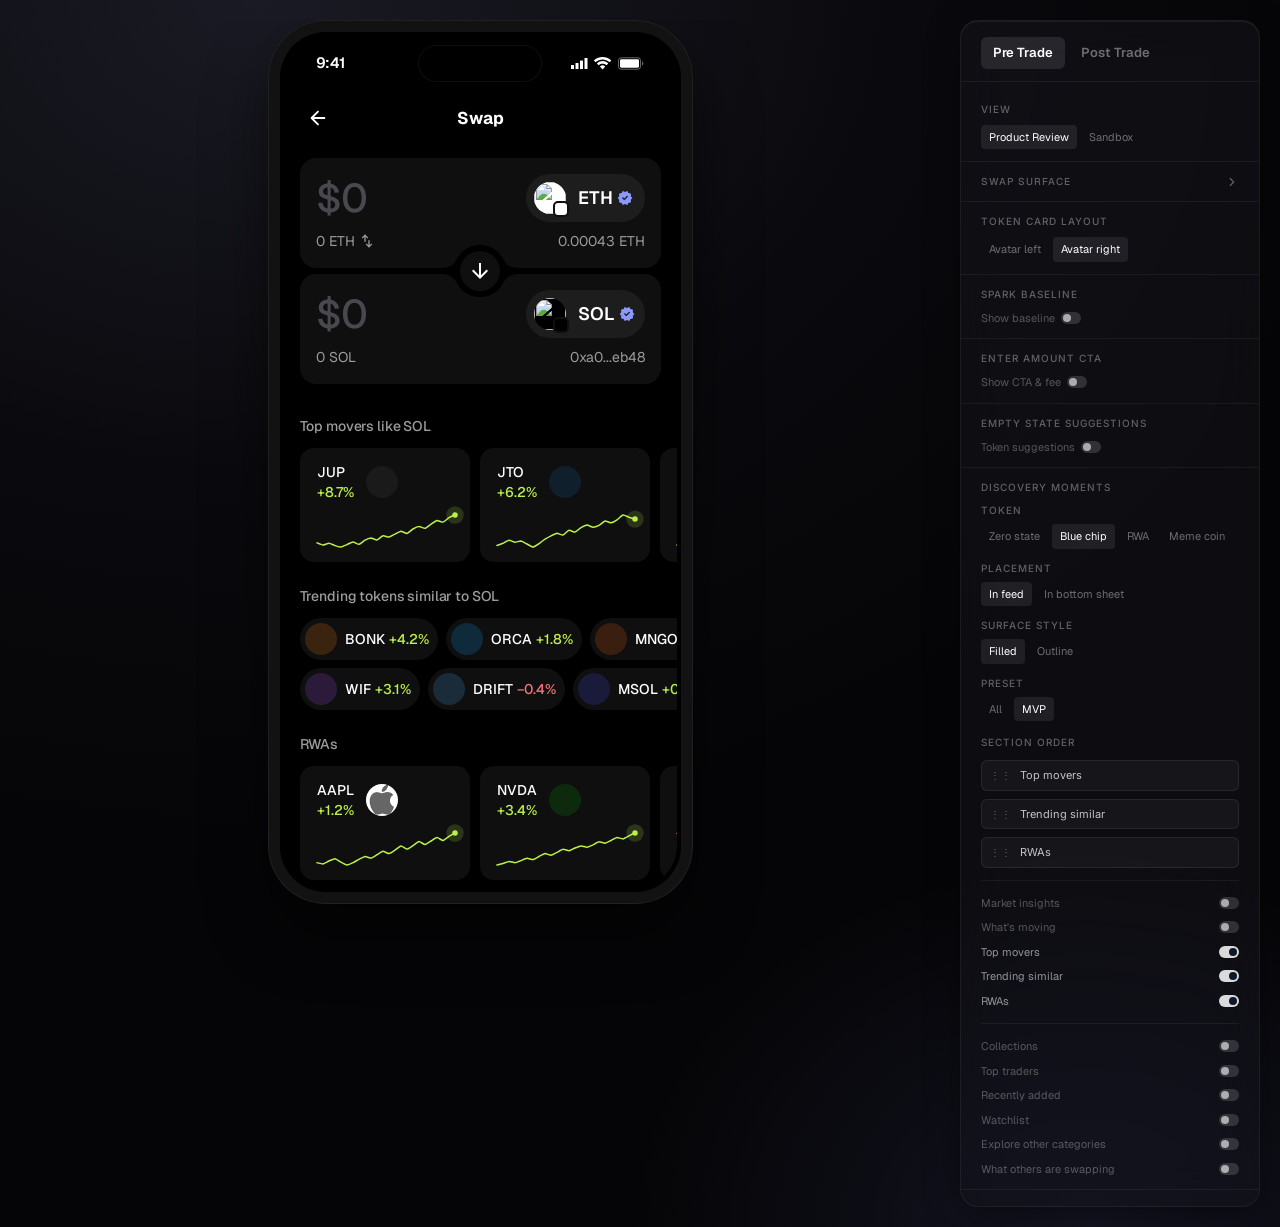
==== simulator/index.html @ 63d09876 "Add a static Swap H2 simulator so it can be hosted independently of Replit. Co-authored-by: Cursor <" ====
<!DOCTYPE html>
<html lang="en">
  <head>
    <meta charset="UTF-8" />
    <meta name="viewport" content="width=device-width, initial-scale=1.0, maximum-scale=1" />
    <title>Pre Trade</title>
    <link rel="icon" type="image/svg+xml" href="/simulator/favicon.svg" />
    <link rel="preconnect" href="https://fonts.googleapis.com">
    <link rel="preconnect" href="https://fonts.gstatic.com" crossorigin>
    <link href="https://fonts.googleapis.com/css2?family=Geist:wght@300;400;500;600;700&family=Inter:wght@400;500;600;700&display=swap" rel="stylesheet">
    <style>
      .material-symbols-rounded {
        font-variation-settings: 'FILL' 1, 'wght' 500, 'GRAD' 0, 'opsz' 20;
      }
    </style>
    <script type="module" crossorigin src="/simulator/assets/index-CuhEi_Dm.js"></script>
    <link rel="stylesheet" crossorigin href="/simulator/assets/index-RO7mq9YT.css">
  </head>
  <body>
    <div id="root"></div></body>
</html>
---- simulator/assets/index-RO7mq9YT.css ----
@font-face{font-family:Material Symbols Rounded;font-style:normal;font-weight:100 700;font-display:block;src:url(/simulator/assets/material-symbols-rounded-BspwcYS7.woff2) format("woff2")}.material-symbols-rounded{font-family:Material Symbols Rounded;font-weight:400;font-style:normal;font-size:24px;line-height:1;letter-spacing:normal;text-transform:none;display:inline-block;white-space:nowrap;word-wrap:normal;direction:ltr;-webkit-font-smoothing:antialiased;-moz-osx-font-smoothing:grayscale;text-rendering:optimizeLegibility;font-feature-settings:"liga"}@layer properties{@supports (((-webkit-hyphens:none)) and (not (margin-trim:inline))) or ((-moz-orient:inline) and (not (color:rgb(from red r g b)))){*,:before,:after,::backdrop{--tw-translate-x:0;--tw-translate-y:0;--tw-translate-z:0;--tw-rotate-x:initial;--tw-rotate-y:initial;--tw-rotate-z:initial;--tw-skew-x:initial;--tw-skew-y:initial;--tw-space-y-reverse:0;--tw-space-x-reverse:0;--tw-border-style:solid;--tw-leading:initial;--tw-font-weight:initial;--tw-tracking:initial;--tw-ordinal:initial;--tw-slashed-zero:initial;--tw-numeric-figure:initial;--tw-numeric-spacing:initial;--tw-numeric-fraction:initial;--tw-shadow:0 0 #0000;--tw-shadow-color:initial;--tw-shadow-alpha:100%;--tw-inset-shadow:0 0 #0000;--tw-inset-shadow-color:initial;--tw-inset-shadow-alpha:100%;--tw-ring-color:initial;--tw-ring-shadow:0 0 #0000;--tw-inset-ring-color:initial;--tw-inset-ring-shadow:0 0 #0000;--tw-ring-inset:initial;--tw-ring-offset-width:0px;--tw-ring-offset-color:#fff;--tw-ring-offset-shadow:0 0 #0000;--tw-outline-style:solid;--tw-blur:initial;--tw-brightness:initial;--tw-contrast:initial;--tw-grayscale:initial;--tw-hue-rotate:initial;--tw-invert:initial;--tw-opacity:initial;--tw-saturate:initial;--tw-sepia:initial;--tw-drop-shadow:initial;--tw-drop-shadow-color:initial;--tw-drop-shadow-alpha:100%;--tw-drop-shadow-size:initial;--tw-duration:initial;--tw-ease:initial;--tw-content:"";--tw-animation-delay:0s;--tw-animation-direction:normal;--tw-animation-duration:initial;--tw-animation-fill-mode:none;--tw-animation-iteration-count:1;--tw-enter-blur:0;--tw-enter-opacity:1;--tw-enter-rotate:0;--tw-enter-scale:1;--tw-enter-translate-x:0;--tw-enter-translate-y:0;--tw-exit-blur:0;--tw-exit-opacity:1;--tw-exit-rotate:0;--tw-exit-scale:1;--tw-exit-translate-x:0;--tw-exit-translate-y:0}}}@layer theme{:root,:host{--color-red-50:oklch(97.1% .013 17.38);--color-red-300:oklch(80.8% .114 19.571);--color-red-400:oklch(70.4% .191 22.216);--color-red-500:oklch(63.7% .237 25.331);--color-red-600:oklch(57.7% .245 27.325);--color-slate-900:oklch(20.8% .042 265.755);--color-gray-50:oklch(98.5% .002 247.839);--color-gray-600:oklch(44.6% .03 256.802);--color-gray-900:oklch(21% .034 264.665);--color-black:#000;--color-white:#fff;--spacing:.25rem;--container-sm:24rem;--container-md:28rem;--container-lg:32rem;--text-xs:.75rem;--text-xs--line-height:calc(1 / .75);--text-sm:.875rem;--text-sm--line-height:calc(1.25 / .875);--text-base:1rem;--text-base--line-height: 1.5 ;--text-lg:1.125rem;--text-lg--line-height:calc(1.75 / 1.125);--text-2xl:1.5rem;--text-2xl--line-height:calc(2 / 1.5);--font-weight-normal:400;--font-weight-medium:500;--font-weight-semibold:600;--font-weight-bold:700;--tracking-tight:-.025em;--tracking-widest:.1em;--leading-snug:1.375;--leading-normal:1.5;--leading-relaxed:1.625;--ease-out:cubic-bezier(0, 0, .2, 1);--ease-in-out:cubic-bezier(.4, 0, .2, 1);--animate-spin:spin 1s linear infinite;--animate-pulse:pulse 2s cubic-bezier(.4, 0, .6, 1) infinite;--aspect-video:16 / 9;--default-transition-duration:.15s;--default-transition-timing-function:cubic-bezier(.4, 0, .2, 1);--default-font-family:var(--app-font-sans);--default-mono-font-family:var(--app-font-mono);--color-border:hsl(var(--border))}}@layer base{*,:after,:before,::backdrop{box-sizing:border-box;border:0 solid;margin:0;padding:0}::file-selector-button{box-sizing:border-box;border:0 solid;margin:0;padding:0}html,:host{-webkit-text-size-adjust:100%;tab-size:4;line-height:1.5;font-family:var(--default-font-family,ui-sans-serif, system-ui, sans-serif, "Apple Color Emoji", "Segoe UI Emoji", "Segoe UI Symbol", "Noto Color Emoji");font-feature-settings:var(--default-font-feature-settings,normal);font-variation-settings:var(--default-font-variation-settings,normal);-webkit-tap-highlight-color:transparent}hr{height:0;color:inherit;border-top-width:1px}abbr:where([title]){-webkit-text-decoration:underline dotted;text-decoration:underline dotted}h1,h2,h3,h4,h5,h6{font-size:inherit;font-weight:inherit}a{color:inherit;-webkit-text-decoration:inherit;text-decoration:inherit}b,strong{font-weight:bolder}code,kbd,samp,pre{font-family:var(--default-mono-font-family,ui-monospace, SFMono-Regular, Menlo, Monaco, Consolas, "Liberation Mono", "Courier New", monospace);font-feature-settings:var(--default-mono-font-feature-settings,normal);font-variation-settings:var(--default-mono-font-variation-settings,normal);font-size:1em}small{font-size:80%}sub,sup{vertical-align:baseline;font-size:75%;line-height:0;position:relative}sub{bottom:-.25em}sup{top:-.5em}table{text-indent:0;border-color:inherit;border-collapse:collapse}:-moz-focusring{outline:auto}progress{vertical-align:baseline}summary{display:list-item}ol,ul,menu{list-style:none}img,svg,video,canvas,audio,iframe,embed,object{vertical-align:middle;display:block}img,video{max-width:100%;height:auto}button,input,select,optgroup,textarea{font:inherit;font-feature-settings:inherit;font-variation-settings:inherit;letter-spacing:inherit;color:inherit;opacity:1;background-color:#0000;border-radius:0}::file-selector-button{font:inherit;font-feature-settings:inherit;font-variation-settings:inherit;letter-spacing:inherit;color:inherit;opacity:1;background-color:#0000;border-radius:0}:where(select:is([multiple],[size])) optgroup{font-weight:bolder}:where(select:is([multiple],[size])) optgroup option{padding-inline-start:20px}::file-selector-button{margin-inline-end:4px}::placeholder{opacity:1}@supports (not ((-webkit-appearance:-apple-pay-button))) or (contain-intrinsic-size:1px){::placeholder{color:currentColor}@supports (color:color-mix(in lab,red,red)){::placeholder{color:color-mix(in oklab,currentcolor 50%,transparent)}}}textarea{resize:vertical}::-webkit-search-decoration{-webkit-appearance:none}::-webkit-date-and-time-value{min-height:1lh;text-align:inherit}::-webkit-datetime-edit{display:inline-flex}::-webkit-datetime-edit-fields-wrapper{padding:0}::-webkit-datetime-edit{padding-block:0}::-webkit-datetime-edit-year-field{padding-block:0}::-webkit-datetime-edit-month-field{padding-block:0}::-webkit-datetime-edit-day-field{padding-block:0}::-webkit-datetime-edit-hour-field{padding-block:0}::-webkit-datetime-edit-minute-field{padding-block:0}::-webkit-datetime-edit-second-field{padding-block:0}::-webkit-datetime-edit-millisecond-field{padding-block:0}::-webkit-datetime-edit-meridiem-field{padding-block:0}::-webkit-calendar-picker-indicator{line-height:1}:-moz-ui-invalid{box-shadow:none}button,input:where([type=button],[type=reset],[type=submit]){appearance:button}::file-selector-button{appearance:button}::-webkit-inner-spin-button{height:auto}::-webkit-outer-spin-button{height:auto}[hidden]:where(:not([hidden=until-found])){display:none!important}*{border-color:hsl(var(--border))}html,body,button,input,textarea,select{font-family:Geist,ui-sans-serif,system-ui,-apple-system,sans-serif}body{background-color:hsl(var(--background));font-family:var(--app-font-sans);color:hsl(var(--foreground));-webkit-font-smoothing:antialiased;-moz-osx-font-smoothing:grayscale}}@layer components;@layer utilities{.\@container\/field-group{container:field-group/inline-size}.pointer-events-auto{pointer-events:auto}.pointer-events-none{pointer-events:none}.invisible{visibility:hidden}.visible{visibility:visible}.sr-only{clip-path:inset(50%);white-space:nowrap;border-width:0;width:1px;height:1px;margin:-1px;padding:0;position:absolute;overflow:hidden}.absolute{position:absolute}.fixed{position:fixed}.relative{position:relative}.static{position:static}.sticky{position:sticky}.inset-0{inset:calc(var(--spacing) * 0)}.inset-x-0{inset-inline:calc(var(--spacing) * 0)}.inset-x-2{inset-inline:calc(var(--spacing) * 2)}.inset-y-0{inset-block:calc(var(--spacing) * 0)}.start{inset-inline-start:var(--spacing)}.end{inset-inline-end:var(--spacing)}.-top-12{top:calc(var(--spacing) * -12)}.top-0{top:calc(var(--spacing) * 0)}.top-1\.5{top:calc(var(--spacing) * 1.5)}.top-1\/2{top:50%}.top-2{top:calc(var(--spacing) * 2)}.top-3\.5{top:calc(var(--spacing) * 3.5)}.top-4{top:calc(var(--spacing) * 4)}.top-\[1px\]{top:1px}.top-\[8\.5px\]{top:8.5px}.top-\[50\%\]{top:50%}.top-\[54px\]{top:54px}.top-\[58px\]{top:58px}.top-\[60\%\]{top:60%}.top-\[60px\]{top:60px}.top-full{top:100%}.-right-0\.5{right:calc(var(--spacing) * -.5)}.-right-12{right:calc(var(--spacing) * -12)}.right-0{right:calc(var(--spacing) * 0)}.right-1{right:calc(var(--spacing) * 1)}.right-2{right:calc(var(--spacing) * 2)}.right-3{right:calc(var(--spacing) * 3)}.right-4{right:calc(var(--spacing) * 4)}.-bottom-0\.5{bottom:calc(var(--spacing) * -.5)}.-bottom-12{bottom:calc(var(--spacing) * -12)}.-bottom-px{bottom:-1px}.bottom-0{bottom:calc(var(--spacing) * 0)}.-left-12{left:calc(var(--spacing) * -12)}.left-0{left:calc(var(--spacing) * 0)}.left-1\/2{left:50%}.left-2{left:calc(var(--spacing) * 2)}.left-4{left:calc(var(--spacing) * 4)}.left-\[50\%\]{left:50%}.z-10{z-index:10}.z-20{z-index:20}.z-30{z-index:30}.z-40{z-index:40}.z-50{z-index:50}.z-\[1\]{z-index:1}.z-\[100\]{z-index:100}.order-first{order:-9999}.order-last{order:9999}.col-span-2{grid-column:span 2/span 2}.container{width:100%}@media(min-width:40rem){.container{max-width:40rem}}@media(min-width:48rem){.container{max-width:48rem}}@media(min-width:64rem){.container{max-width:64rem}}@media(min-width:80rem){.container{max-width:80rem}}@media(min-width:96rem){.container{max-width:96rem}}.\!m-0{margin:calc(var(--spacing) * 0)!important}.-mx-1{margin-inline:calc(var(--spacing) * -1)}.-mx-4{margin-inline:calc(var(--spacing) * -4)}.-mx-5{margin-inline:calc(var(--spacing) * -5)}.mx-2{margin-inline:calc(var(--spacing) * 2)}.mx-3\.5{margin-inline:calc(var(--spacing) * 3.5)}.mx-4{margin-inline:calc(var(--spacing) * 4)}.mx-5{margin-inline:calc(var(--spacing) * 5)}.mx-auto{margin-inline:auto}.-my-2{margin-block:calc(var(--spacing) * -2)}.my-0{margin-block:calc(var(--spacing) * 0)}.my-0\.5{margin-block:calc(var(--spacing) * .5)}.my-1{margin-block:calc(var(--spacing) * 1)}.my-3{margin-block:calc(var(--spacing) * 3)}.-mt-4{margin-top:calc(var(--spacing) * -4)}.mt-0\.5{margin-top:calc(var(--spacing) * .5)}.mt-1{margin-top:calc(var(--spacing) * 1)}.mt-1\.5{margin-top:calc(var(--spacing) * 1.5)}.mt-2{margin-top:calc(var(--spacing) * 2)}.mt-3{margin-top:calc(var(--spacing) * 3)}.mt-4{margin-top:calc(var(--spacing) * 4)}.mt-5{margin-top:calc(var(--spacing) * 5)}.mt-6{margin-top:calc(var(--spacing) * 6)}.mt-7{margin-top:calc(var(--spacing) * 7)}.mt-8{margin-top:calc(var(--spacing) * 8)}.mt-24{margin-top:calc(var(--spacing) * 24)}.mt-auto{margin-top:auto}.mr-2{margin-right:calc(var(--spacing) * 2)}.mb-1{margin-bottom:calc(var(--spacing) * 1)}.mb-2{margin-bottom:calc(var(--spacing) * 2)}.mb-3{margin-bottom:calc(var(--spacing) * 3)}.mb-4{margin-bottom:calc(var(--spacing) * 4)}.-ml-2{margin-left:calc(var(--spacing) * -2)}.-ml-4{margin-left:calc(var(--spacing) * -4)}.ml-1{margin-left:calc(var(--spacing) * 1)}.ml-4{margin-left:calc(var(--spacing) * 4)}.ml-auto{margin-left:auto}.line-clamp-2{-webkit-line-clamp:2;-webkit-box-orient:vertical;display:-webkit-box;overflow:hidden}.block{display:block}.flex{display:flex}.grid{display:grid}.hidden{display:none}.inline{display:inline}.inline-block{display:inline-block}.inline-flex{display:inline-flex}.table{display:table}.aspect-square{aspect-ratio:1}.aspect-video{aspect-ratio:var(--aspect-video)}.size-4{width:calc(var(--spacing) * 4);height:calc(var(--spacing) * 4)}.size-6{width:calc(var(--spacing) * 6);height:calc(var(--spacing) * 6)}.size-8{width:calc(var(--spacing) * 8);height:calc(var(--spacing) * 8)}.size-10{width:calc(var(--spacing) * 10);height:calc(var(--spacing) * 10)}.size-\[--cell-size\]{width:--cell-size;height:--cell-size}.h-0\.5{height:calc(var(--spacing) * .5)}.h-1{height:calc(var(--spacing) * 1)}.h-1\.5{height:calc(var(--spacing) * 1.5)}.h-2{height:calc(var(--spacing) * 2)}.h-2\.5{height:calc(var(--spacing) * 2.5)}.h-3{height:calc(var(--spacing) * 3)}.h-3\.5{height:calc(var(--spacing) * 3.5)}.h-4{height:calc(var(--spacing) * 4)}.h-5{height:calc(var(--spacing) * 5)}.h-6{height:calc(var(--spacing) * 6)}.h-7{height:calc(var(--spacing) * 7)}.h-8{height:calc(var(--spacing) * 8)}.h-9{height:calc(var(--spacing) * 9)}.h-10{height:calc(var(--spacing) * 10)}.h-12{height:calc(var(--spacing) * 12)}.h-\[--cell-size\]{height:--cell-size}.h-\[1px\]{height:1px}.h-\[40vh\]{height:40vh}.h-\[54px\]{height:54px}.h-\[88px\]{height:88px}.h-\[120px\]{height:120px}.h-\[140px\]{height:140px}.h-\[var\(--radix-navigation-menu-viewport-height\)\]{height:var(--radix-navigation-menu-viewport-height)}.h-\[var\(--radix-select-trigger-height\)\]{height:var(--radix-select-trigger-height)}.h-auto{height:auto}.h-full{height:100%}.h-px{height:1px}.h-svh{height:100svh}.max-h-\[--radix-context-menu-content-available-height\]{max-height:--radix-context-menu-content-available-height}.max-h-\[--radix-select-content-available-height\]{max-height:--radix-select-content-available-height}.max-h-\[300px\]{max-height:300px}.max-h-\[var\(--radix-dropdown-menu-content-available-height\)\]{max-height:var(--radix-dropdown-menu-content-available-height)}.max-h-screen{max-height:100vh}.min-h-0{min-height:calc(var(--spacing) * 0)}.min-h-8{min-height:calc(var(--spacing) * 8)}.min-h-9{min-height:calc(var(--spacing) * 9)}.min-h-10{min-height:calc(var(--spacing) * 10)}.min-h-\[60px\]{min-height:60px}.min-h-\[64px\]{min-height:64px}.min-h-\[400px\]{min-height:400px}.min-h-screen{min-height:100vh}.min-h-svh{min-height:100svh}.w-0{width:calc(var(--spacing) * 0)}.w-1{width:calc(var(--spacing) * 1)}.w-1\.5{width:calc(var(--spacing) * 1.5)}.w-2{width:calc(var(--spacing) * 2)}.w-2\.5{width:calc(var(--spacing) * 2.5)}.w-3{width:calc(var(--spacing) * 3)}.w-3\.5{width:calc(var(--spacing) * 3.5)}.w-3\/4{width:75%}.w-4{width:calc(var(--spacing) * 4)}.w-5{width:calc(var(--spacing) * 5)}.w-7{width:calc(var(--spacing) * 7)}.w-8{width:calc(var(--spacing) * 8)}.w-9{width:calc(var(--spacing) * 9)}.w-10{width:calc(var(--spacing) * 10)}.w-64{width:calc(var(--spacing) * 64)}.w-72{width:calc(var(--spacing) * 72)}.w-\[--cell-size\]{width:--cell-size}.w-\[1px\]{width:1px}.w-\[100px\]{width:100px}.w-\[155px\]{width:155px}.w-\[300px\]{width:300px}.w-\[var\(--sidebar-width\)\]{width:var(--sidebar-width)}.w-auto{width:auto}.w-fit{width:fit-content}.w-full{width:100%}.w-max{width:max-content}.w-px{width:1px}.max-w-\[var\(--skeleton-width\)\]{max-width:var(--skeleton-width)}.max-w-lg{max-width:var(--container-lg)}.max-w-max{max-width:max-content}.max-w-md{max-width:var(--container-md)}.max-w-sm{max-width:var(--container-sm)}.min-w-0{min-width:calc(var(--spacing) * 0)}.min-w-5{min-width:calc(var(--spacing) * 5)}.min-w-8{min-width:calc(var(--spacing) * 8)}.min-w-9{min-width:calc(var(--spacing) * 9)}.min-w-10{min-width:calc(var(--spacing) * 10)}.min-w-\[--cell-size\]{min-width:--cell-size}.min-w-\[8rem\]{min-width:8rem}.min-w-\[12rem\]{min-width:12rem}.min-w-\[var\(--radix-select-trigger-width\)\]{min-width:var(--radix-select-trigger-width)}.flex-1{flex:1}.shrink-0{flex-shrink:0}.grow{flex-grow:1}.grow-0{flex-grow:0}.basis-full{flex-basis:100%}.caption-bottom{caption-side:bottom}.border-collapse{border-collapse:collapse}.origin-\[--radix-context-menu-content-transform-origin\]{transform-origin:--radix-context-menu-content-transform-origin}.origin-\[--radix-dropdown-menu-content-transform-origin\]{transform-origin:--radix-dropdown-menu-content-transform-origin}.origin-\[--radix-hover-card-content-transform-origin\]{transform-origin:--radix-hover-card-content-transform-origin}.origin-\[--radix-menubar-content-transform-origin\]{transform-origin:--radix-menubar-content-transform-origin}.origin-\[--radix-popover-content-transform-origin\]{transform-origin:--radix-popover-content-transform-origin}.origin-\[--radix-select-content-transform-origin\]{transform-origin:--radix-select-content-transform-origin}.origin-\[--radix-tooltip-content-transform-origin\]{transform-origin:--radix-tooltip-content-transform-origin}.-translate-x-1\/2{--tw-translate-x: -50% ;translate:var(--tw-translate-x) var(--tw-translate-y)}.-translate-x-px{--tw-translate-x:-1px;translate:var(--tw-translate-x) var(--tw-translate-y)}.translate-x-0\.5{--tw-translate-x:calc(var(--spacing) * .5);translate:var(--tw-translate-x) var(--tw-translate-y)}.translate-x-\[-50\%\]{--tw-translate-x:-50%;translate:var(--tw-translate-x) var(--tw-translate-y)}.translate-x-\[10px\]{--tw-translate-x:10px;translate:var(--tw-translate-x) var(--tw-translate-y)}.translate-x-\[14px\]{--tw-translate-x:14px;translate:var(--tw-translate-x) var(--tw-translate-y)}.translate-x-px{--tw-translate-x:1px;translate:var(--tw-translate-x) var(--tw-translate-y)}.-translate-y-1\/2{--tw-translate-y: -50% ;translate:var(--tw-translate-x) var(--tw-translate-y)}.translate-y-\[-50\%\]{--tw-translate-y:-50%;translate:var(--tw-translate-x) var(--tw-translate-y)}.rotate-45{rotate:45deg}.rotate-90{rotate:90deg}.transform{transform:var(--tw-rotate-x,) var(--tw-rotate-y,) var(--tw-rotate-z,) var(--tw-skew-x,) var(--tw-skew-y,)}.animate-caret-blink{animation:1.25s ease-out infinite caret-blink}.animate-in{animation:enter var(--tw-animation-duration,var(--tw-duration,.15s))var(--tw-ease,ease)var(--tw-animation-delay,0s)var(--tw-animation-iteration-count,1)var(--tw-animation-direction,normal)var(--tw-animation-fill-mode,none)}.animate-pulse{animation:var(--animate-pulse)}.animate-spin{animation:var(--animate-spin)}.cursor-default{cursor:default}.cursor-grab{cursor:grab}.cursor-not-allowed{cursor:not-allowed}.cursor-pointer{cursor:pointer}.cursor-text{cursor:text}.touch-none{touch-action:none}.resize-none{resize:none}.list-disc{list-style-type:disc}.list-none{list-style-type:none}.grid-cols-2{grid-template-columns:repeat(2,minmax(0,1fr))}.grid-cols-3{grid-template-columns:repeat(3,minmax(0,1fr))}.grid-cols-4{grid-template-columns:repeat(4,minmax(0,1fr))}.flex-col{flex-direction:column}.flex-col-reverse{flex-direction:column-reverse}.flex-row{flex-direction:row}.flex-wrap{flex-wrap:wrap}.place-content-center{place-content:center}.items-baseline{align-items:baseline}.items-center{align-items:center}.items-end{align-items:flex-end}.items-start{align-items:flex-start}.items-stretch{align-items:stretch}.justify-between{justify-content:space-between}.justify-center{justify-content:center}.justify-start{justify-content:flex-start}.gap-1{gap:calc(var(--spacing) * 1)}.gap-1\.5{gap:calc(var(--spacing) * 1.5)}.gap-2{gap:calc(var(--spacing) * 2)}.gap-2\.5{gap:calc(var(--spacing) * 2.5)}.gap-3{gap:calc(var(--spacing) * 3)}.gap-4{gap:calc(var(--spacing) * 4)}.gap-5{gap:calc(var(--spacing) * 5)}.gap-6{gap:calc(var(--spacing) * 6)}.gap-7{gap:calc(var(--spacing) * 7)}:where(.space-y-0\.5>:not(:last-child)){--tw-space-y-reverse:0;margin-block-start:calc(calc(var(--spacing) * .5) * var(--tw-space-y-reverse));margin-block-end:calc(calc(var(--spacing) * .5) * calc(1 - var(--tw-space-y-reverse)))}:where(.space-y-1>:not(:last-child)){--tw-space-y-reverse:0;margin-block-start:calc(calc(var(--spacing) * 1) * var(--tw-space-y-reverse));margin-block-end:calc(calc(var(--spacing) * 1) * calc(1 - var(--tw-space-y-reverse)))}:where(.space-y-1\.5>:not(:last-child)){--tw-space-y-reverse:0;margin-block-start:calc(calc(var(--spacing) * 1.5) * var(--tw-space-y-reverse));margin-block-end:calc(calc(var(--spacing) * 1.5) * calc(1 - var(--tw-space-y-reverse)))}:where(.space-y-2>:not(:last-child)){--tw-space-y-reverse:0;margin-block-start:calc(calc(var(--spacing) * 2) * var(--tw-space-y-reverse));margin-block-end:calc(calc(var(--spacing) * 2) * calc(1 - var(--tw-space-y-reverse)))}:where(.space-y-2\.5>:not(:last-child)){--tw-space-y-reverse:0;margin-block-start:calc(calc(var(--spacing) * 2.5) * var(--tw-space-y-reverse));margin-block-end:calc(calc(var(--spacing) * 2.5) * calc(1 - var(--tw-space-y-reverse)))}:where(.space-y-3>:not(:last-child)){--tw-space-y-reverse:0;margin-block-start:calc(calc(var(--spacing) * 3) * var(--tw-space-y-reverse));margin-block-end:calc(calc(var(--spacing) * 3) * calc(1 - var(--tw-space-y-reverse)))}:where(.-space-x-2>:not(:last-child)){--tw-space-x-reverse:0;margin-inline-start:calc(calc(var(--spacing) * -2) * var(--tw-space-x-reverse));margin-inline-end:calc(calc(var(--spacing) * -2) * calc(1 - var(--tw-space-x-reverse)))}:where(.space-x-1>:not(:last-child)){--tw-space-x-reverse:0;margin-inline-start:calc(calc(var(--spacing) * 1) * var(--tw-space-x-reverse));margin-inline-end:calc(calc(var(--spacing) * 1) * calc(1 - var(--tw-space-x-reverse)))}:where(.space-x-4>:not(:last-child)){--tw-space-x-reverse:0;margin-inline-start:calc(calc(var(--spacing) * 4) * var(--tw-space-x-reverse));margin-inline-end:calc(calc(var(--spacing) * 4) * calc(1 - var(--tw-space-x-reverse)))}.self-stretch{align-self:stretch}.truncate{text-overflow:ellipsis;white-space:nowrap;overflow:hidden}.overflow-auto{overflow:auto}.overflow-hidden{overflow:hidden}.overflow-visible{overflow:visible}.overflow-x-auto{overflow-x:auto}.overflow-x-hidden{overflow-x:hidden}.overflow-y-auto{overflow-y:auto}.scroll-smooth{scroll-behavior:smooth}.rounded{border-radius:.25rem}.rounded-\[2px\]{border-radius:2px}.rounded-\[calc\(var\(--radius\)-5px\)\]{border-radius:calc(var(--radius) - 5px)}.rounded-\[inherit\]{border-radius:inherit}.rounded-full{border-radius:3.40282e38px}.rounded-lg{border-radius:var(--radius)}.rounded-md{border-radius:calc(var(--radius) - 2px)}.rounded-none{border-radius:0}.rounded-sm{border-radius:calc(var(--radius) - 4px)}.rounded-xl{border-radius:calc(var(--radius) + 4px)}.rounded-t-\[10px\]{border-top-left-radius:10px;border-top-right-radius:10px}.rounded-t-\[12px\]{border-top-left-radius:12px;border-top-right-radius:12px}.rounded-t-\[24px\]{border-top-left-radius:24px;border-top-right-radius:24px}.rounded-l-md{border-top-left-radius:calc(var(--radius) - 2px);border-bottom-left-radius:calc(var(--radius) - 2px)}.rounded-tl-sm{border-top-left-radius:calc(var(--radius) - 4px)}.rounded-r-md{border-top-right-radius:calc(var(--radius) - 2px);border-bottom-right-radius:calc(var(--radius) - 2px)}.border{border-style:var(--tw-border-style);border-width:1px}.border-0{border-style:var(--tw-border-style);border-width:0}.border-2{border-style:var(--tw-border-style);border-width:2px}.border-\[1\.5px\]{border-style:var(--tw-border-style);border-width:1.5px}.border-y{border-block-style:var(--tw-border-style);border-block-width:1px}.border-t{border-top-style:var(--tw-border-style);border-top-width:1px}.border-r{border-right-style:var(--tw-border-style);border-right-width:1px}.border-b{border-bottom-style:var(--tw-border-style);border-bottom-width:1px}.border-l{border-left-style:var(--tw-border-style);border-left-width:1px}.border-dashed{--tw-border-style:dashed;border-style:dashed}.\[border-color\:var\(--badge-outline\)\]{border-color:var(--badge-outline)}.\[border-color\:var\(--button-outline\)\]{border-color:var(--button-outline)}.border-\[--color-border\]{border-color:--color-border}.border-border,.border-border\/50{border-color:hsl(var(--border))}@supports (color:color-mix(in lab,red,red)){.border-border\/50{border-color:color-mix(in oklab,hsl(var(--border)) 50%,transparent)}}.border-destructive{border-color:hsl(var(--destructive))}.border-destructive-border{border-color:var(--destructive-border)}.border-destructive\/50{border-color:hsl(var(--destructive))}@supports (color:color-mix(in lab,red,red)){.border-destructive\/50{border-color:color-mix(in oklab,hsl(var(--destructive)) 50%,transparent)}}.border-input{border-color:hsl(var(--input))}.border-primary{border-color:hsl(var(--primary))}.border-primary-border{border-color:var(--primary-border)}.border-primary\/50{border-color:hsl(var(--primary))}@supports (color:color-mix(in lab,red,red)){.border-primary\/50{border-color:color-mix(in oklab,hsl(var(--primary)) 50%,transparent)}}.border-secondary-border{border-color:var(--secondary-border)}.border-sidebar-border{border-color:hsl(var(--sidebar-border))}.border-transparent{border-color:#0000}.border-white\/\[0\.04\]{border-color:#ffffff0a}@supports (color:color-mix(in lab,red,red)){.border-white\/\[0\.04\]{border-color:color-mix(in oklab,var(--color-white) 4%,transparent)}}.border-white\/\[0\.06\]{border-color:#ffffff0f}@supports (color:color-mix(in lab,red,red)){.border-white\/\[0\.06\]{border-color:color-mix(in oklab,var(--color-white) 6%,transparent)}}.border-t-transparent{border-top-color:#0000}.border-l-transparent{border-left-color:#0000}.bg-\[\#000000\]{background-color:#000}.bg-\[\#1c1d1f\]{background-color:#1c1d1f}.bg-\[\#131416\]{background-color:#131416}.bg-\[\#252628\]{background-color:#252628}.bg-\[--color-bg\]{background-color:--color-bg}.bg-\[rgba\(255\,255\,255\,0\.06\)\]{background-color:#ffffff0f}.bg-accent{background-color:hsl(var(--accent))}.bg-background{background-color:hsl(var(--background))}.bg-black{background-color:var(--color-black)}.bg-black\/40{background-color:#0006}@supports (color:color-mix(in lab,red,red)){.bg-black\/40{background-color:color-mix(in oklab,var(--color-black) 40%,transparent)}}.bg-black\/50{background-color:#00000080}@supports (color:color-mix(in lab,red,red)){.bg-black\/50{background-color:color-mix(in oklab,var(--color-black) 50%,transparent)}}.bg-black\/80{background-color:#000c}@supports (color:color-mix(in lab,red,red)){.bg-black\/80{background-color:color-mix(in oklab,var(--color-black) 80%,transparent)}}.bg-border{background-color:hsl(var(--border))}.bg-card{background-color:hsl(var(--card))}.bg-destructive{background-color:hsl(var(--destructive))}.bg-foreground{background-color:hsl(var(--foreground))}.bg-gray-50{background-color:var(--color-gray-50)}.bg-input{background-color:hsl(var(--input))}.bg-muted,.bg-muted\/50{background-color:hsl(var(--muted))}@supports (color:color-mix(in lab,red,red)){.bg-muted\/50{background-color:color-mix(in oklab,hsl(var(--muted)) 50%,transparent)}}.bg-popover{background-color:hsl(var(--popover))}.bg-primary,.bg-primary\/10{background-color:hsl(var(--primary))}@supports (color:color-mix(in lab,red,red)){.bg-primary\/10{background-color:color-mix(in oklab,hsl(var(--primary)) 10%,transparent)}}.bg-primary\/20{background-color:hsl(var(--primary))}@supports (color:color-mix(in lab,red,red)){.bg-primary\/20{background-color:color-mix(in oklab,hsl(var(--primary)) 20%,transparent)}}.bg-secondary{background-color:hsl(var(--secondary))}.bg-sidebar{background-color:hsl(var(--sidebar))}.bg-sidebar-border{background-color:hsl(var(--sidebar-border))}.bg-slate-900{background-color:var(--color-slate-900)}.bg-transparent{background-color:#0000}.bg-white{background-color:var(--color-white)}.bg-white\/10{background-color:#ffffff1a}@supports (color:color-mix(in lab,red,red)){.bg-white\/10{background-color:color-mix(in oklab,var(--color-white) 10%,transparent)}}.bg-white\/15{background-color:#ffffff26}@supports (color:color-mix(in lab,red,red)){.bg-white\/15{background-color:color-mix(in oklab,var(--color-white) 15%,transparent)}}.bg-white\/30{background-color:#ffffff4d}@supports (color:color-mix(in lab,red,red)){.bg-white\/30{background-color:color-mix(in oklab,var(--color-white) 30%,transparent)}}.bg-white\/60{background-color:#fff9}@supports (color:color-mix(in lab,red,red)){.bg-white\/60{background-color:color-mix(in oklab,var(--color-white) 60%,transparent)}}.bg-white\/85{background-color:#ffffffd9}@supports (color:color-mix(in lab,red,red)){.bg-white\/85{background-color:color-mix(in oklab,var(--color-white) 85%,transparent)}}.bg-white\/\[0\.06\]{background-color:#ffffff0f}@supports (color:color-mix(in lab,red,red)){.bg-white\/\[0\.06\]{background-color:color-mix(in oklab,var(--color-white) 6%,transparent)}}.bg-white\/\[0\.08\]{background-color:#ffffff14}@supports (color:color-mix(in lab,red,red)){.bg-white\/\[0\.08\]{background-color:color-mix(in oklab,var(--color-white) 8%,transparent)}}.bg-white\/\[0\.10\]{background-color:#ffffff1a}@supports (color:color-mix(in lab,red,red)){.bg-white\/\[0\.10\]{background-color:color-mix(in oklab,var(--color-white) 10%,transparent)}}.fill-current{fill:currentColor}.fill-primary{fill:hsl(var(--primary))}.p-0{padding:calc(var(--spacing) * 0)}.p-1{padding:calc(var(--spacing) * 1)}.p-2{padding:calc(var(--spacing) * 2)}.p-3{padding:calc(var(--spacing) * 3)}.p-4{padding:calc(var(--spacing) * 4)}.p-5{padding:calc(var(--spacing) * 5)}.p-6{padding:calc(var(--spacing) * 6)}.p-\[1px\]{padding:1px}.px-1{padding-inline:calc(var(--spacing) * 1)}.px-1\.5{padding-inline:calc(var(--spacing) * 1.5)}.px-2{padding-inline:calc(var(--spacing) * 2)}.px-2\.5{padding-inline:calc(var(--spacing) * 2.5)}.px-3{padding-inline:calc(var(--spacing) * 3)}.px-4{padding-inline:calc(var(--spacing) * 4)}.px-5{padding-inline:calc(var(--spacing) * 5)}.px-8{padding-inline:calc(var(--spacing) * 8)}.px-\[--cell-size\]{padding-inline:--cell-size}.py-0\.5{padding-block:calc(var(--spacing) * .5)}.py-1{padding-block:calc(var(--spacing) * 1)}.py-1\.5{padding-block:calc(var(--spacing) * 1.5)}.py-2{padding-block:calc(var(--spacing) * 2)}.py-2\.5{padding-block:calc(var(--spacing) * 2.5)}.py-3{padding-block:calc(var(--spacing) * 3)}.py-4{padding-block:calc(var(--spacing) * 4)}.py-5{padding-block:calc(var(--spacing) * 5)}.py-6{padding-block:calc(var(--spacing) * 6)}.pt-0{padding-top:calc(var(--spacing) * 0)}.pt-1{padding-top:calc(var(--spacing) * 1)}.pt-2{padding-top:calc(var(--spacing) * 2)}.pt-2\.5{padding-top:calc(var(--spacing) * 2.5)}.pt-3{padding-top:calc(var(--spacing) * 3)}.pt-4{padding-top:calc(var(--spacing) * 4)}.pt-5{padding-top:calc(var(--spacing) * 5)}.pt-6{padding-top:calc(var(--spacing) * 6)}.pt-\[54px\]{padding-top:54px}.pr-1{padding-right:calc(var(--spacing) * 1)}.pr-2{padding-right:calc(var(--spacing) * 2)}.pr-2\.5{padding-right:calc(var(--spacing) * 2.5)}.pr-3{padding-right:calc(var(--spacing) * 3)}.pr-5{padding-right:calc(var(--spacing) * 5)}.pr-8{padding-right:calc(var(--spacing) * 8)}.pb-1{padding-bottom:calc(var(--spacing) * 1)}.pb-2{padding-bottom:calc(var(--spacing) * 2)}.pb-3{padding-bottom:calc(var(--spacing) * 3)}.pb-4{padding-bottom:calc(var(--spacing) * 4)}.pb-5{padding-bottom:calc(var(--spacing) * 5)}.pb-6{padding-bottom:calc(var(--spacing) * 6)}.pb-8{padding-bottom:calc(var(--spacing) * 8)}.pb-10{padding-bottom:calc(var(--spacing) * 10)}.pb-32{padding-bottom:calc(var(--spacing) * 32)}.pb-40{padding-bottom:calc(var(--spacing) * 40)}.pl-1{padding-left:calc(var(--spacing) * 1)}.pl-2{padding-left:calc(var(--spacing) * 2)}.pl-2\.5{padding-left:calc(var(--spacing) * 2.5)}.pl-3{padding-left:calc(var(--spacing) * 3)}.pl-4{padding-left:calc(var(--spacing) * 4)}.pl-8{padding-left:calc(var(--spacing) * 8)}.text-center{text-align:center}.text-left{text-align:left}.text-right{text-align:right}.align-\[-2px\]{vertical-align:-2px}.align-middle{vertical-align:middle}.font-mono{font-family:var(--app-font-mono)}.font-sans{font-family:var(--app-font-sans)}.text-2xl{font-size:var(--text-2xl);line-height:var(--tw-leading,var(--text-2xl--line-height))}.text-base{font-size:var(--text-base);line-height:var(--tw-leading,var(--text-base--line-height))}.text-lg{font-size:var(--text-lg);line-height:var(--tw-leading,var(--text-lg--line-height))}.text-sm{font-size:var(--text-sm);line-height:var(--tw-leading,var(--text-sm--line-height))}.text-sm\/relaxed{font-size:var(--text-sm);line-height:var(--leading-relaxed)}.text-xs{font-size:var(--text-xs);line-height:var(--tw-leading,var(--text-xs--line-height))}.text-\[0\.8rem\]{font-size:.8rem}.text-\[10px\]{font-size:10px}.text-\[11px\]{font-size:11px}.text-\[12px\]{font-size:12px}.text-\[13px\]{font-size:13px}.text-\[14px\]{font-size:14px}.text-\[15px\]{font-size:15px}.text-\[16px\]{font-size:16px}.text-\[22px\]{font-size:22px}.leading-\[18px\]{--tw-leading:18px;line-height:18px}.leading-\[22px\]{--tw-leading:22px;line-height:22px}.leading-none{--tw-leading:1;line-height:1}.leading-normal{--tw-leading:var(--leading-normal);line-height:var(--leading-normal)}.leading-snug{--tw-leading:var(--leading-snug);line-height:var(--leading-snug)}.font-bold{--tw-font-weight:var(--font-weight-bold);font-weight:var(--font-weight-bold)}.font-medium{--tw-font-weight:var(--font-weight-medium);font-weight:var(--font-weight-medium)}.font-normal{--tw-font-weight:var(--font-weight-normal);font-weight:var(--font-weight-normal)}.font-semibold{--tw-font-weight:var(--font-weight-semibold);font-weight:var(--font-weight-semibold)}.tracking-\[0\.1em\]{--tw-tracking:.1em;letter-spacing:.1em}.tracking-tight{--tw-tracking:var(--tracking-tight);letter-spacing:var(--tracking-tight)}.tracking-widest{--tw-tracking:var(--tracking-widest);letter-spacing:var(--tracking-widest)}.text-balance{text-wrap:balance}.break-words{overflow-wrap:break-word}.whitespace-nowrap{white-space:nowrap}.text-\[\#000000\]{color:#000}.text-\[\#66676a\]{color:#66676a}.text-\[\#a3a4a7\]{color:#a3a4a7}.text-\[\#baf24a\]{color:#baf24a}.text-accent-foreground{color:hsl(var(--accent-foreground))}.text-black{color:var(--color-black)}.text-card-foreground{color:hsl(var(--card-foreground))}.text-current{color:currentColor}.text-destructive{color:hsl(var(--destructive))}.text-destructive-foreground{color:hsl(var(--destructive-foreground))}.text-foreground,.text-foreground\/50{color:hsl(var(--foreground))}@supports (color:color-mix(in lab,red,red)){.text-foreground\/50{color:color-mix(in oklab,hsl(var(--foreground)) 50%,transparent)}}.text-gray-600{color:var(--color-gray-600)}.text-gray-900{color:var(--color-gray-900)}.text-muted-foreground{color:hsl(var(--muted-foreground))}.text-popover-foreground{color:hsl(var(--popover-foreground))}.text-primary{color:hsl(var(--primary))}.text-primary-foreground{color:hsl(var(--primary-foreground))}.text-red-500{color:var(--color-red-500)}.text-secondary-foreground{color:hsl(var(--secondary-foreground))}.text-sidebar-foreground,.text-sidebar-foreground\/70{color:hsl(var(--sidebar-foreground))}@supports (color:color-mix(in lab,red,red)){.text-sidebar-foreground\/70{color:color-mix(in oklab,hsl(var(--sidebar-foreground)) 70%,transparent)}}.text-white{color:var(--color-white)}.text-white\/15{color:#ffffff26}@supports (color:color-mix(in lab,red,red)){.text-white\/15{color:color-mix(in oklab,var(--color-white) 15%,transparent)}}.text-white\/25{color:#ffffff40}@supports (color:color-mix(in lab,red,red)){.text-white\/25{color:color-mix(in oklab,var(--color-white) 25%,transparent)}}.text-white\/30{color:#ffffff4d}@supports (color:color-mix(in lab,red,red)){.text-white\/30{color:color-mix(in oklab,var(--color-white) 30%,transparent)}}.text-white\/35{color:#ffffff59}@supports (color:color-mix(in lab,red,red)){.text-white\/35{color:color-mix(in oklab,var(--color-white) 35%,transparent)}}.text-white\/40{color:#fff6}@supports (color:color-mix(in lab,red,red)){.text-white\/40{color:color-mix(in oklab,var(--color-white) 40%,transparent)}}.text-white\/50{color:#ffffff80}@supports (color:color-mix(in lab,red,red)){.text-white\/50{color:color-mix(in oklab,var(--color-white) 50%,transparent)}}.text-white\/55{color:#ffffff8c}@supports (color:color-mix(in lab,red,red)){.text-white\/55{color:color-mix(in oklab,var(--color-white) 55%,transparent)}}.text-white\/60{color:#fff9}@supports (color:color-mix(in lab,red,red)){.text-white\/60{color:color-mix(in oklab,var(--color-white) 60%,transparent)}}.text-white\/70{color:#ffffffb3}@supports (color:color-mix(in lab,red,red)){.text-white\/70{color:color-mix(in oklab,var(--color-white) 70%,transparent)}}.text-white\/75{color:#ffffffbf}@supports (color:color-mix(in lab,red,red)){.text-white\/75{color:color-mix(in oklab,var(--color-white) 75%,transparent)}}.text-white\/85{color:#ffffffd9}@supports (color:color-mix(in lab,red,red)){.text-white\/85{color:color-mix(in oklab,var(--color-white) 85%,transparent)}}.uppercase{text-transform:uppercase}.italic{font-style:italic}.tabular-nums{--tw-numeric-spacing:tabular-nums;font-variant-numeric:var(--tw-ordinal,) var(--tw-slashed-zero,) var(--tw-numeric-figure,) var(--tw-numeric-spacing,) var(--tw-numeric-fraction,)}.underline-offset-4{text-underline-offset:4px}.opacity-0{opacity:0}.opacity-40{opacity:.4}.opacity-50{opacity:.5}.opacity-60{opacity:.6}.opacity-70{opacity:.7}.opacity-90{opacity:.9}.shadow{--tw-shadow:0 1px 3px 0 var(--tw-shadow-color,#0000001a), 0 1px 2px -1px var(--tw-shadow-color,#0000001a);box-shadow:var(--tw-inset-shadow),var(--tw-inset-ring-shadow),var(--tw-ring-offset-shadow),var(--tw-ring-shadow),var(--tw-shadow)}.shadow-2xl{--tw-shadow:0 25px 50px -12px var(--tw-shadow-color,#00000040);box-shadow:var(--tw-inset-shadow),var(--tw-inset-ring-shadow),var(--tw-ring-offset-shadow),var(--tw-ring-shadow),var(--tw-shadow)}.shadow-\[0_0_0_1px_hsl\(var\(--sidebar-border\)\)\]{--tw-shadow:0 0 0 1px var(--tw-shadow-color,hsl(var(--sidebar-border)));box-shadow:var(--tw-inset-shadow),var(--tw-inset-ring-shadow),var(--tw-ring-offset-shadow),var(--tw-ring-shadow),var(--tw-shadow)}.shadow-lg{--tw-shadow:0 10px 15px -3px var(--tw-shadow-color,#0000001a), 0 4px 6px -4px var(--tw-shadow-color,#0000001a);box-shadow:var(--tw-inset-shadow),var(--tw-inset-ring-shadow),var(--tw-ring-offset-shadow),var(--tw-ring-shadow),var(--tw-shadow)}.shadow-md{--tw-shadow:0 4px 6px -1px var(--tw-shadow-color,#0000001a), 0 2px 4px -2px var(--tw-shadow-color,#0000001a);box-shadow:var(--tw-inset-shadow),var(--tw-inset-ring-shadow),var(--tw-ring-offset-shadow),var(--tw-ring-shadow),var(--tw-shadow)}.shadow-none{--tw-shadow:0 0 #0000;box-shadow:var(--tw-inset-shadow),var(--tw-inset-ring-shadow),var(--tw-ring-offset-shadow),var(--tw-ring-shadow),var(--tw-shadow)}.shadow-sm{--tw-shadow:0 1px 3px 0 var(--tw-shadow-color,#0000001a), 0 1px 2px -1px var(--tw-shadow-color,#0000001a);box-shadow:var(--tw-inset-shadow),var(--tw-inset-ring-shadow),var(--tw-ring-offset-shadow),var(--tw-ring-shadow),var(--tw-shadow)}.shadow-xl{--tw-shadow:0 20px 25px -5px var(--tw-shadow-color,#0000001a), 0 8px 10px -6px var(--tw-shadow-color,#0000001a);box-shadow:var(--tw-inset-shadow),var(--tw-inset-ring-shadow),var(--tw-ring-offset-shadow),var(--tw-ring-shadow),var(--tw-shadow)}.shadow-xs{--tw-shadow:0 1px 2px 0 var(--tw-shadow-color,#0000000d);box-shadow:var(--tw-inset-shadow),var(--tw-inset-ring-shadow),var(--tw-ring-offset-shadow),var(--tw-ring-shadow),var(--tw-shadow)}.ring{--tw-ring-shadow:var(--tw-ring-inset,) 0 0 0 calc(1px + var(--tw-ring-offset-width)) var(--tw-ring-color,currentcolor);box-shadow:var(--tw-inset-shadow),var(--tw-inset-ring-shadow),var(--tw-ring-offset-shadow),var(--tw-ring-shadow),var(--tw-shadow)}.ring-0{--tw-ring-shadow:var(--tw-ring-inset,) 0 0 0 calc(0px + var(--tw-ring-offset-width)) var(--tw-ring-color,currentcolor);box-shadow:var(--tw-inset-shadow),var(--tw-inset-ring-shadow),var(--tw-ring-offset-shadow),var(--tw-ring-shadow),var(--tw-shadow)}.ring-1{--tw-ring-shadow:var(--tw-ring-inset,) 0 0 0 calc(1px + var(--tw-ring-offset-width)) var(--tw-ring-color,currentcolor);box-shadow:var(--tw-inset-shadow),var(--tw-inset-ring-shadow),var(--tw-ring-offset-shadow),var(--tw-ring-shadow),var(--tw-shadow)}.ring-ring{--tw-ring-color:hsl(var(--ring))}.ring-sidebar-ring{--tw-ring-color:hsl(var(--sidebar-ring))}.ring-offset-background{--tw-ring-offset-color:hsl(var(--background))}.outline-hidden{--tw-outline-style:none;outline-style:none}@media(forced-colors:active){.outline-hidden{outline-offset:2px;outline:2px solid #0000}}.outline{outline-style:var(--tw-outline-style);outline-width:1px}.outline-2{outline-style:var(--tw-outline-style);outline-width:2px}.outline-offset-2{outline-offset:2px}.outline-transparent{outline-color:#0000}.filter{filter:var(--tw-blur,) var(--tw-brightness,) var(--tw-contrast,) var(--tw-grayscale,) var(--tw-hue-rotate,) var(--tw-invert,) var(--tw-saturate,) var(--tw-sepia,) var(--tw-drop-shadow,)}.transition{transition-property:color,background-color,border-color,outline-color,text-decoration-color,fill,stroke,--tw-gradient-from,--tw-gradient-via,--tw-gradient-to,opacity,box-shadow,transform,translate,scale,rotate,filter,-webkit-backdrop-filter,backdrop-filter,display,content-visibility,overlay,pointer-events;transition-timing-function:var(--tw-ease,var(--default-transition-timing-function));transition-duration:var(--tw-duration,var(--default-transition-duration))}.transition-\[color\,box-shadow\]{transition-property:color,box-shadow;transition-timing-function:var(--tw-ease,var(--default-transition-timing-function));transition-duration:var(--tw-duration,var(--default-transition-duration))}.transition-\[left\,right\,width\]{transition-property:left,right,width;transition-timing-function:var(--tw-ease,var(--default-transition-timing-function));transition-duration:var(--tw-duration,var(--default-transition-duration))}.transition-\[margin\,opacity\]{transition-property:margin,opacity;transition-timing-function:var(--tw-ease,var(--default-transition-timing-function));transition-duration:var(--tw-duration,var(--default-transition-duration))}.transition-\[width\,height\,padding\]{transition-property:width,height,padding;transition-timing-function:var(--tw-ease,var(--default-transition-timing-function));transition-duration:var(--tw-duration,var(--default-transition-duration))}.transition-\[width\]{transition-property:width;transition-timing-function:var(--tw-ease,var(--default-transition-timing-function));transition-duration:var(--tw-duration,var(--default-transition-duration))}.transition-all{transition-property:all;transition-timing-function:var(--tw-ease,var(--default-transition-timing-function));transition-duration:var(--tw-duration,var(--default-transition-duration))}.transition-colors{transition-property:color,background-color,border-color,outline-color,text-decoration-color,fill,stroke,--tw-gradient-from,--tw-gradient-via,--tw-gradient-to;transition-timing-function:var(--tw-ease,var(--default-transition-timing-function));transition-duration:var(--tw-duration,var(--default-transition-duration))}.transition-opacity{transition-property:opacity;transition-timing-function:var(--tw-ease,var(--default-transition-timing-function));transition-duration:var(--tw-duration,var(--default-transition-duration))}.transition-transform{transition-property:transform,translate,scale,rotate;transition-timing-function:var(--tw-ease,var(--default-transition-timing-function));transition-duration:var(--tw-duration,var(--default-transition-duration))}.duration-100{--tw-duration:.1s;transition-duration:.1s}.duration-200{--tw-duration:.2s;transition-duration:.2s}.duration-300{--tw-duration:.3s;transition-duration:.3s}.duration-1000{--tw-duration:1s;transition-duration:1s}.ease-in-out{--tw-ease:var(--ease-in-out);transition-timing-function:var(--ease-in-out)}.ease-linear{--tw-ease:linear;transition-timing-function:linear}.ease-out{--tw-ease:var(--ease-out);transition-timing-function:var(--ease-out)}.fade-in-0{--tw-enter-opacity:0}.outline-none{--tw-outline-style:none;outline-style:none}.select-none{-webkit-user-select:none;user-select:none}.zoom-in-95{--tw-enter-scale:.95}.\[--cell-size\:2rem\]{--cell-size:2rem}.group-focus-within\/menu-item\:opacity-100:is(:where(.group\/menu-item):focus-within *){opacity:1}@media(hover:hover){.group-hover\:opacity-100:is(:where(.group):hover *),.group-hover\/menu-item\:opacity-100:is(:where(.group\/menu-item):hover *){opacity:1}}.group-has-data-\[sidebar\=menu-action\]\/menu-item\:pr-8:is(:where(.group\/menu-item):has([data-sidebar=menu-action]) *){padding-right:calc(var(--spacing) * 8)}.group-has-\[\[data-orientation\=horizontal\]\]\/field\:text-balance:is(:where(.group\/field):has([data-orientation=horizontal]) *){text-wrap:balance}.group-has-\[\[data-slot\=item-description\]\]\/item\:translate-y-0\.5:is(:where(.group\/item):has([data-slot=item-description]) *){--tw-translate-y:calc(var(--spacing) * .5);translate:var(--tw-translate-x) var(--tw-translate-y)}.group-has-\[\[data-slot\=item-description\]\]\/item\:self-start:is(:where(.group\/item):has([data-slot=item-description]) *){align-self:flex-start}.group-has-\[\>input\]\/input-group\:pt-2\.5:is(:where(.group\/input-group):has(>input) *){padding-top:calc(var(--spacing) * 2.5)}.group-has-\[\>input\]\/input-group\:pb-2\.5:is(:where(.group\/input-group):has(>input) *){padding-bottom:calc(var(--spacing) * 2.5)}.group-data-\[collapsible\=icon\]\:-mt-8:is(:where(.group)[data-collapsible=icon] *){margin-top:calc(var(--spacing) * -8)}.group-data-\[collapsible\=icon\]\:hidden:is(:where(.group)[data-collapsible=icon] *){display:none}.group-data-\[collapsible\=icon\]\:h-8\!:is(:where(.group)[data-collapsible=icon] *){height:calc(var(--spacing) * 8)!important}.group-data-\[collapsible\=icon\]\:w-8\!:is(:where(.group)[data-collapsible=icon] *){width:calc(var(--spacing) * 8)!important}.group-data-\[collapsible\=icon\]\:w-\[calc\(var\(--sidebar-width-icon\)\+var\(--spacing-4\)\)\]:is(:where(.group)[data-collapsible=icon] *){width:calc(var(--sidebar-width-icon) + var(--spacing-4))}.group-data-\[collapsible\=icon\]\:w-\[calc\(var\(--sidebar-width-icon\)\+var\(--spacing-4\)\+2px\)\]:is(:where(.group)[data-collapsible=icon] *){width:calc(var(--sidebar-width-icon) + var(--spacing-4) + 2px)}.group-data-\[collapsible\=icon\]\:w-\[var\(--sidebar-width-icon\)\]:is(:where(.group)[data-collapsible=icon] *){width:var(--sidebar-width-icon)}.group-data-\[collapsible\=icon\]\:overflow-hidden:is(:where(.group)[data-collapsible=icon] *){overflow:hidden}.group-data-\[collapsible\=icon\]\:p-0\!:is(:where(.group)[data-collapsible=icon] *){padding:calc(var(--spacing) * 0)!important}.group-data-\[collapsible\=icon\]\:p-2\!:is(:where(.group)[data-collapsible=icon] *){padding:calc(var(--spacing) * 2)!important}.group-data-\[collapsible\=icon\]\:opacity-0:is(:where(.group)[data-collapsible=icon] *){opacity:0}.group-data-\[collapsible\=offcanvas\]\:right-\[calc\(var\(--sidebar-width\)\*-1\)\]:is(:where(.group)[data-collapsible=offcanvas] *){right:calc(var(--sidebar-width) * -1)}.group-data-\[collapsible\=offcanvas\]\:left-\[calc\(var\(--sidebar-width\)\*-1\)\]:is(:where(.group)[data-collapsible=offcanvas] *){left:calc(var(--sidebar-width) * -1)}.group-data-\[collapsible\=offcanvas\]\:w-0:is(:where(.group)[data-collapsible=offcanvas] *){width:calc(var(--spacing) * 0)}.group-data-\[collapsible\=offcanvas\]\:translate-x-0:is(:where(.group)[data-collapsible=offcanvas] *){--tw-translate-x:calc(var(--spacing) * 0);translate:var(--tw-translate-x) var(--tw-translate-y)}.group-data-\[disabled\=true\]\/field\:opacity-50:is(:where(.group\/field)[data-disabled=true] *),.group-data-\[disabled\=true\]\/input-group\:opacity-50:is(:where(.group\/input-group)[data-disabled=true] *){opacity:.5}.group-data-\[focused\=true\]\/day\:relative:is(:where(.group\/day)[data-focused=true] *){position:relative}.group-data-\[focused\=true\]\/day\:z-10:is(:where(.group\/day)[data-focused=true] *){z-index:10}.group-data-\[focused\=true\]\/day\:border-ring:is(:where(.group\/day)[data-focused=true] *){border-color:hsl(var(--ring))}.group-data-\[focused\=true\]\/day\:ring-\[3px\]:is(:where(.group\/day)[data-focused=true] *){--tw-ring-shadow:var(--tw-ring-inset,) 0 0 0 calc(3px + var(--tw-ring-offset-width)) var(--tw-ring-color,currentcolor);box-shadow:var(--tw-inset-shadow),var(--tw-inset-ring-shadow),var(--tw-ring-offset-shadow),var(--tw-ring-shadow),var(--tw-shadow)}.group-data-\[focused\=true\]\/day\:ring-ring\/50:is(:where(.group\/day)[data-focused=true] *){--tw-ring-color:hsl(var(--ring))}@supports (color:color-mix(in lab,red,red)){.group-data-\[focused\=true\]\/day\:ring-ring\/50:is(:where(.group\/day)[data-focused=true] *){--tw-ring-color:color-mix(in oklab, hsl(var(--ring)) 50%, transparent)}}.group-data-\[side\=left\]\:-right-4:is(:where(.group)[data-side=left] *){right:calc(var(--spacing) * -4)}.group-data-\[side\=left\]\:border-r:is(:where(.group)[data-side=left] *){border-right-style:var(--tw-border-style);border-right-width:1px}.group-data-\[side\=right\]\:left-0:is(:where(.group)[data-side=right] *){left:calc(var(--spacing) * 0)}.group-data-\[side\=right\]\:rotate-180:is(:where(.group)[data-side=right] *){rotate:180deg}.group-data-\[side\=right\]\:border-l:is(:where(.group)[data-side=right] *){border-left-style:var(--tw-border-style);border-left-width:1px}.group-data-\[state\=open\]\:rotate-180:is(:where(.group)[data-state=open] *){rotate:180deg}.group-data-\[variant\=floating\]\:rounded-lg:is(:where(.group)[data-variant=floating] *){border-radius:var(--radius)}.group-data-\[variant\=floating\]\:border:is(:where(.group)[data-variant=floating] *){border-style:var(--tw-border-style);border-width:1px}.group-data-\[variant\=floating\]\:border-sidebar-border:is(:where(.group)[data-variant=floating] *){border-color:hsl(var(--sidebar-border))}.group-data-\[variant\=floating\]\:shadow-sm:is(:where(.group)[data-variant=floating] *){--tw-shadow:0 1px 3px 0 var(--tw-shadow-color,#0000001a), 0 1px 2px -1px var(--tw-shadow-color,#0000001a);box-shadow:var(--tw-inset-shadow),var(--tw-inset-ring-shadow),var(--tw-ring-offset-shadow),var(--tw-ring-shadow),var(--tw-shadow)}.group-data-\[variant\=outline\]\/field-group\:-mb-2:is(:where(.group\/field-group)[data-variant=outline] *){margin-bottom:calc(var(--spacing) * -2)}.group-\[\.destructive\]\:border-muted\/40:is(:where(.group).destructive *){border-color:hsl(var(--muted))}@supports (color:color-mix(in lab,red,red)){.group-\[\.destructive\]\:border-muted\/40:is(:where(.group).destructive *){border-color:color-mix(in oklab,hsl(var(--muted)) 40%,transparent)}}.group-\[\.destructive\]\:text-red-300:is(:where(.group).destructive *){color:var(--color-red-300)}.group-\[\.toast\]\:bg-muted:is(:where(.group).toast *){background-color:hsl(var(--muted))}.group-\[\.toast\]\:bg-primary:is(:where(.group).toast *){background-color:hsl(var(--primary))}.group-\[\.toast\]\:text-muted-foreground:is(:where(.group).toast *){color:hsl(var(--muted-foreground))}.group-\[\.toast\]\:text-primary-foreground:is(:where(.group).toast *){color:hsl(var(--primary-foreground))}.group-\[\.toaster\]\:border-border:is(:where(.group).toaster *){border-color:hsl(var(--border))}.group-\[\.toaster\]\:bg-background:is(:where(.group).toaster *){background-color:hsl(var(--background))}.group-\[\.toaster\]\:text-foreground:is(:where(.group).toaster *){color:hsl(var(--foreground))}.group-\[\.toaster\]\:shadow-lg:is(:where(.group).toaster *){--tw-shadow:0 10px 15px -3px var(--tw-shadow-color,#0000001a), 0 4px 6px -4px var(--tw-shadow-color,#0000001a);box-shadow:var(--tw-inset-shadow),var(--tw-inset-ring-shadow),var(--tw-ring-offset-shadow),var(--tw-ring-shadow),var(--tw-shadow)}@media(hover:hover){.peer-hover\/menu-button\:text-sidebar-accent-foreground:is(:where(.peer\/menu-button):hover~*){color:hsl(var(--sidebar-accent-foreground))}}.peer-disabled\:cursor-not-allowed:is(:where(.peer):disabled~*){cursor:not-allowed}.peer-disabled\:opacity-70:is(:where(.peer):disabled~*){opacity:.7}.peer-data-\[active\=true\]\/menu-button\:text-sidebar-accent-foreground:is(:where(.peer\/menu-button)[data-active=true]~*){color:hsl(var(--sidebar-accent-foreground))}.peer-data-\[size\=default\]\/menu-button\:top-1\.5:is(:where(.peer\/menu-button)[data-size=default]~*){top:calc(var(--spacing) * 1.5)}.peer-data-\[size\=lg\]\/menu-button\:top-2\.5:is(:where(.peer\/menu-button)[data-size=lg]~*){top:calc(var(--spacing) * 2.5)}.peer-data-\[size\=sm\]\/menu-button\:top-1:is(:where(.peer\/menu-button)[data-size=sm]~*){top:calc(var(--spacing) * 1)}.file\:border-0::file-selector-button{border-style:var(--tw-border-style);border-width:0}.file\:bg-transparent::file-selector-button{background-color:#0000}.file\:text-sm::file-selector-button{font-size:var(--text-sm);line-height:var(--tw-leading,var(--text-sm--line-height))}.file\:font-medium::file-selector-button{--tw-font-weight:var(--font-weight-medium);font-weight:var(--font-weight-medium)}.file\:text-foreground::file-selector-button{color:hsl(var(--foreground))}.placeholder\:text-muted-foreground::placeholder{color:hsl(var(--muted-foreground))}.after\:absolute:after{content:var(--tw-content);position:absolute}.after\:-inset-2:after{content:var(--tw-content);inset:calc(var(--spacing) * -2)}.after\:inset-y-0:after{content:var(--tw-content);inset-block:calc(var(--spacing) * 0)}.after\:left-1\/2:after{content:var(--tw-content);left:50%}.after\:w-1:after{content:var(--tw-content);width:calc(var(--spacing) * 1)}.after\:w-\[2px\]:after{content:var(--tw-content);width:2px}.after\:-translate-x-1\/2:after{content:var(--tw-content);--tw-translate-x: -50% ;translate:var(--tw-translate-x) var(--tw-translate-y)}.group-data-\[collapsible\=offcanvas\]\:after\:left-full:is(:where(.group)[data-collapsible=offcanvas] *):after{content:var(--tw-content);left:100%}.first\:rounded-l-md:first-child{border-top-left-radius:calc(var(--radius) - 2px);border-bottom-left-radius:calc(var(--radius) - 2px)}.first\:border-l:first-child{border-left-style:var(--tw-border-style);border-left-width:1px}.last\:mt-0:last-child{margin-top:calc(var(--spacing) * 0)}.last\:rounded-r-md:last-child{border-top-right-radius:calc(var(--radius) - 2px);border-bottom-right-radius:calc(var(--radius) - 2px)}@media(hover:hover){.hover\:bg-accent:hover{background-color:hsl(var(--accent))}.hover\:bg-muted:hover,.hover\:bg-muted\/50:hover{background-color:hsl(var(--muted))}@supports (color:color-mix(in lab,red,red)){.hover\:bg-muted\/50:hover{background-color:color-mix(in oklab,hsl(var(--muted)) 50%,transparent)}}.hover\:bg-secondary:hover{background-color:hsl(var(--secondary))}.hover\:bg-sidebar-accent:hover{background-color:hsl(var(--sidebar-accent))}.hover\:bg-white\/5:hover{background-color:#ffffff0d}@supports (color:color-mix(in lab,red,red)){.hover\:bg-white\/5:hover{background-color:color-mix(in oklab,var(--color-white) 5%,transparent)}}.hover\:bg-white\/\[0\.03\]:hover{background-color:#ffffff08}@supports (color:color-mix(in lab,red,red)){.hover\:bg-white\/\[0\.03\]:hover{background-color:color-mix(in oklab,var(--color-white) 3%,transparent)}}.hover\:bg-white\/\[0\.04\]:hover{background-color:#ffffff0a}@supports (color:color-mix(in lab,red,red)){.hover\:bg-white\/\[0\.04\]:hover{background-color:color-mix(in oklab,var(--color-white) 4%,transparent)}}.hover\:text-accent-foreground:hover{color:hsl(var(--accent-foreground))}.hover\:text-foreground:hover{color:hsl(var(--foreground))}.hover\:text-muted-foreground:hover{color:hsl(var(--muted-foreground))}.hover\:text-sidebar-accent-foreground:hover{color:hsl(var(--sidebar-accent-foreground))}.hover\:text-white:hover{color:var(--color-white)}.hover\:text-white\/60:hover{color:#fff9}@supports (color:color-mix(in lab,red,red)){.hover\:text-white\/60:hover{color:color-mix(in oklab,var(--color-white) 60%,transparent)}}.hover\:text-white\/70:hover{color:#ffffffb3}@supports (color:color-mix(in lab,red,red)){.hover\:text-white\/70:hover{color:color-mix(in oklab,var(--color-white) 70%,transparent)}}.hover\:underline:hover{text-decoration-line:underline}.hover\:opacity-100:hover{opacity:1}.hover\:shadow-\[0_0_0_1px_hsl\(var\(--sidebar-accent\)\)\]:hover{--tw-shadow:0 0 0 1px var(--tw-shadow-color,hsl(var(--sidebar-accent)));box-shadow:var(--tw-inset-shadow),var(--tw-inset-ring-shadow),var(--tw-ring-offset-shadow),var(--tw-ring-shadow),var(--tw-shadow)}.hover\:group-data-\[collapsible\=offcanvas\]\:bg-sidebar:hover:is(:where(.group)[data-collapsible=offcanvas] *){background-color:hsl(var(--sidebar))}.group-\[\.destructive\]\:hover\:border-destructive\/30:is(:where(.group).destructive *):hover{border-color:hsl(var(--destructive))}@supports (color:color-mix(in lab,red,red)){.group-\[\.destructive\]\:hover\:border-destructive\/30:is(:where(.group).destructive *):hover{border-color:color-mix(in oklab,hsl(var(--destructive)) 30%,transparent)}}.group-\[\.destructive\]\:hover\:bg-destructive:is(:where(.group).destructive *):hover{background-color:hsl(var(--destructive))}.group-\[\.destructive\]\:hover\:text-destructive-foreground:is(:where(.group).destructive *):hover{color:hsl(var(--destructive-foreground))}.group-\[\.destructive\]\:hover\:text-red-50:is(:where(.group).destructive *):hover{color:var(--color-red-50)}.hover\:after\:bg-sidebar-border:hover:after{content:var(--tw-content);background-color:hsl(var(--sidebar-border))}}.focus\:bg-accent:focus{background-color:hsl(var(--accent))}.focus\:text-accent-foreground:focus{color:hsl(var(--accent-foreground))}.focus\:opacity-100:focus{opacity:1}.focus\:ring-1:focus{--tw-ring-shadow:var(--tw-ring-inset,) 0 0 0 calc(1px + var(--tw-ring-offset-width)) var(--tw-ring-color,currentcolor);box-shadow:var(--tw-inset-shadow),var(--tw-inset-ring-shadow),var(--tw-ring-offset-shadow),var(--tw-ring-shadow),var(--tw-shadow)}.focus\:ring-2:focus{--tw-ring-shadow:var(--tw-ring-inset,) 0 0 0 calc(2px + var(--tw-ring-offset-width)) var(--tw-ring-color,currentcolor);box-shadow:var(--tw-inset-shadow),var(--tw-inset-ring-shadow),var(--tw-ring-offset-shadow),var(--tw-ring-shadow),var(--tw-shadow)}.focus\:ring-ring:focus{--tw-ring-color:hsl(var(--ring))}.focus\:ring-offset-2:focus{--tw-ring-offset-width:2px;--tw-ring-offset-shadow:var(--tw-ring-inset,) 0 0 0 var(--tw-ring-offset-width) var(--tw-ring-offset-color)}.focus\:outline-none:focus{--tw-outline-style:none;outline-style:none}.group-\[\.destructive\]\:focus\:ring-destructive:is(:where(.group).destructive *):focus{--tw-ring-color:hsl(var(--destructive))}.group-\[\.destructive\]\:focus\:ring-red-400:is(:where(.group).destructive *):focus{--tw-ring-color:var(--color-red-400)}.group-\[\.destructive\]\:focus\:ring-offset-red-600:is(:where(.group).destructive *):focus{--tw-ring-offset-color:var(--color-red-600)}.focus-visible\:border-ring:focus-visible{border-color:hsl(var(--ring))}.focus-visible\:ring-0:focus-visible{--tw-ring-shadow:var(--tw-ring-inset,) 0 0 0 calc(0px + var(--tw-ring-offset-width)) var(--tw-ring-color,currentcolor);box-shadow:var(--tw-inset-shadow),var(--tw-inset-ring-shadow),var(--tw-ring-offset-shadow),var(--tw-ring-shadow),var(--tw-shadow)}.focus-visible\:ring-1:focus-visible{--tw-ring-shadow:var(--tw-ring-inset,) 0 0 0 calc(1px + var(--tw-ring-offset-width)) var(--tw-ring-color,currentcolor);box-shadow:var(--tw-inset-shadow),var(--tw-inset-ring-shadow),var(--tw-ring-offset-shadow),var(--tw-ring-shadow),var(--tw-shadow)}.focus-visible\:ring-2:focus-visible{--tw-ring-shadow:var(--tw-ring-inset,) 0 0 0 calc(2px + var(--tw-ring-offset-width)) var(--tw-ring-color,currentcolor);box-shadow:var(--tw-inset-shadow),var(--tw-inset-ring-shadow),var(--tw-ring-offset-shadow),var(--tw-ring-shadow),var(--tw-shadow)}.focus-visible\:ring-\[3px\]:focus-visible{--tw-ring-shadow:var(--tw-ring-inset,) 0 0 0 calc(3px + var(--tw-ring-offset-width)) var(--tw-ring-color,currentcolor);box-shadow:var(--tw-inset-shadow),var(--tw-inset-ring-shadow),var(--tw-ring-offset-shadow),var(--tw-ring-shadow),var(--tw-shadow)}.focus-visible\:ring-ring:focus-visible,.focus-visible\:ring-ring\/50:focus-visible{--tw-ring-color:hsl(var(--ring))}@supports (color:color-mix(in lab,red,red)){.focus-visible\:ring-ring\/50:focus-visible{--tw-ring-color:color-mix(in oklab, hsl(var(--ring)) 50%, transparent)}}.focus-visible\:ring-offset-1:focus-visible{--tw-ring-offset-width:1px;--tw-ring-offset-shadow:var(--tw-ring-inset,) 0 0 0 var(--tw-ring-offset-width) var(--tw-ring-offset-color)}.focus-visible\:ring-offset-2:focus-visible{--tw-ring-offset-width:2px;--tw-ring-offset-shadow:var(--tw-ring-inset,) 0 0 0 var(--tw-ring-offset-width) var(--tw-ring-offset-color)}.focus-visible\:ring-offset-background:focus-visible{--tw-ring-offset-color:hsl(var(--background))}.focus-visible\:outline-none:focus-visible{--tw-outline-style:none;outline-style:none}.active\:cursor-grabbing:active{cursor:grabbing}.active\:bg-\[\#34363a\]:active{background-color:#34363a}.active\:bg-sidebar-accent:active{background-color:hsl(var(--sidebar-accent))}.active\:bg-white\/90:active{background-color:#ffffffe6}@supports (color:color-mix(in lab,red,red)){.active\:bg-white\/90:active{background-color:color-mix(in oklab,var(--color-white) 90%,transparent)}}.active\:text-sidebar-accent-foreground:active{color:hsl(var(--sidebar-accent-foreground))}.active\:opacity-60:active{opacity:.6}.active\:opacity-70:active{opacity:.7}.active\:opacity-80:active{opacity:.8}.active\:opacity-90:active{opacity:.9}.active\:shadow-none:active{--tw-shadow:0 0 #0000;box-shadow:var(--tw-inset-shadow),var(--tw-inset-ring-shadow),var(--tw-ring-offset-shadow),var(--tw-ring-shadow),var(--tw-shadow)}.disabled\:pointer-events-none:disabled{pointer-events:none}.disabled\:cursor-not-allowed:disabled{cursor:not-allowed}.disabled\:opacity-50:disabled{opacity:.5}.disabled\:active\:opacity-40:disabled:active{opacity:.4}.disabled\:active\:opacity-100:disabled:active{opacity:1}:where([data-side=left]) .in-data-\[side\=left\]\:cursor-w-resize{cursor:w-resize}:where([data-side=right]) .in-data-\[side\=right\]\:cursor-e-resize{cursor:e-resize}.has-focus\:border-ring:has(:focus){border-color:hsl(var(--ring))}.has-focus\:ring-\[3px\]:has(:focus){--tw-ring-shadow:var(--tw-ring-inset,) 0 0 0 calc(3px + var(--tw-ring-offset-width)) var(--tw-ring-color,currentcolor);box-shadow:var(--tw-inset-shadow),var(--tw-inset-ring-shadow),var(--tw-ring-offset-shadow),var(--tw-ring-shadow),var(--tw-shadow)}.has-focus\:ring-ring\/50:has(:focus){--tw-ring-color:hsl(var(--ring))}@supports (color:color-mix(in lab,red,red)){.has-focus\:ring-ring\/50:has(:focus){--tw-ring-color:color-mix(in oklab, hsl(var(--ring)) 50%, transparent)}}.has-data-\[state\=checked\]\:border-primary:has([data-state=checked]){border-color:hsl(var(--primary))}.has-data-\[state\=checked\]\:bg-primary\/5:has([data-state=checked]){background-color:hsl(var(--primary))}@supports (color:color-mix(in lab,red,red)){.has-data-\[state\=checked\]\:bg-primary\/5:has([data-state=checked]){background-color:color-mix(in oklab,hsl(var(--primary)) 5%,transparent)}}.has-data-\[variant\=inset\]\:bg-sidebar:has([data-variant=inset]){background-color:hsl(var(--sidebar))}.has-\[\:disabled\]\:opacity-50:has(:disabled){opacity:.5}.has-\[\[data-slot\=input-group-control\]\:focus-visible\]\:ring-1:has([data-slot=input-group-control]:focus-visible){--tw-ring-shadow:var(--tw-ring-inset,) 0 0 0 calc(1px + var(--tw-ring-offset-width)) var(--tw-ring-color,currentcolor);box-shadow:var(--tw-inset-shadow),var(--tw-inset-ring-shadow),var(--tw-ring-offset-shadow),var(--tw-ring-shadow),var(--tw-shadow)}.has-\[\[data-slot\=input-group-control\]\:focus-visible\]\:ring-ring:has([data-slot=input-group-control]:focus-visible){--tw-ring-color:hsl(var(--ring))}.has-\[\[data-slot\]\[aria-invalid\=true\]\]\:border-destructive:has([data-slot][aria-invalid=true]){border-color:hsl(var(--destructive))}.has-\[\[data-slot\]\[aria-invalid\=true\]\]\:ring-destructive\/20:has([data-slot][aria-invalid=true]){--tw-ring-color:hsl(var(--destructive))}@supports (color:color-mix(in lab,red,red)){.has-\[\[data-slot\]\[aria-invalid\=true\]\]\:ring-destructive\/20:has([data-slot][aria-invalid=true]){--tw-ring-color:color-mix(in oklab, hsl(var(--destructive)) 20%, transparent)}}.has-\[\>\[data-align\=block-end\]\]\:h-auto:has(>[data-align=block-end]){height:auto}.has-\[\>\[data-align\=block-end\]\]\:flex-col:has(>[data-align=block-end]){flex-direction:column}.has-\[\>\[data-align\=block-start\]\]\:h-auto:has(>[data-align=block-start]){height:auto}.has-\[\>\[data-align\=block-start\]\]\:flex-col:has(>[data-align=block-start]){flex-direction:column}.has-\[\>\[data-slot\=button-group\]\]\:gap-2:has(>[data-slot=button-group]){gap:calc(var(--spacing) * 2)}.has-\[\>\[data-slot\=checkbox-group\]\]\:gap-3:has(>[data-slot=checkbox-group]){gap:calc(var(--spacing) * 3)}.has-\[\>\[data-slot\=field-content\]\]\:items-start:has(>[data-slot=field-content]){align-items:flex-start}.has-\[\>\[data-slot\=field\]\]\:w-full:has(>[data-slot=field]){width:100%}.has-\[\>\[data-slot\=field\]\]\:flex-col:has(>[data-slot=field]){flex-direction:column}.has-\[\>\[data-slot\=field\]\]\:rounded-md:has(>[data-slot=field]){border-radius:calc(var(--radius) - 2px)}.has-\[\>\[data-slot\=field\]\]\:border:has(>[data-slot=field]){border-style:var(--tw-border-style);border-width:1px}.has-\[\>\[data-slot\=radio-group\]\]\:gap-3:has(>[data-slot=radio-group]){gap:calc(var(--spacing) * 3)}.has-\[\>button\]\:mr-\[-0\.4rem\]:has(>button){margin-right:-.4rem}.has-\[\>button\]\:ml-\[-0\.45rem\]:has(>button){margin-left:-.45rem}.has-\[\>kbd\]\:mr-\[-0\.35rem\]:has(>kbd){margin-right:-.35rem}.has-\[\>kbd\]\:ml-\[-0\.35rem\]:has(>kbd){margin-left:-.35rem}.has-\[\>svg\]\:p-0:has(>svg){padding:calc(var(--spacing) * 0)}.has-\[\>svg\]\:px-2:has(>svg){padding-inline:calc(var(--spacing) * 2)}.has-\[\>svg\]\:px-2\.5:has(>svg){padding-inline:calc(var(--spacing) * 2.5)}.has-\[\>textarea\]\:h-auto:has(>textarea){height:auto}.aria-disabled\:pointer-events-none[aria-disabled=true]{pointer-events:none}.aria-disabled\:opacity-50[aria-disabled=true]{opacity:.5}.aria-selected\:text-muted-foreground[aria-selected=true]{color:hsl(var(--muted-foreground))}.data-\[active\=true\]\:bg-sidebar-accent[data-active=true]{background-color:hsl(var(--sidebar-accent))}.data-\[active\=true\]\:font-medium[data-active=true]{--tw-font-weight:var(--font-weight-medium);font-weight:var(--font-weight-medium)}.data-\[active\=true\]\:text-sidebar-accent-foreground[data-active=true]{color:hsl(var(--sidebar-accent-foreground))}.data-\[disabled\]\:pointer-events-none[data-disabled]{pointer-events:none}.data-\[disabled\]\:opacity-50[data-disabled]{opacity:.5}.data-\[disabled\=true\]\:pointer-events-none[data-disabled=true]{pointer-events:none}.data-\[disabled\=true\]\:opacity-50[data-disabled=true]{opacity:.5}.data-\[invalid\=true\]\:text-destructive[data-invalid=true]{color:hsl(var(--destructive))}.data-\[motion\=from-end\]\:slide-in-from-right-52[data-motion=from-end]{--tw-enter-translate-x:calc(52*var(--spacing))}.data-\[motion\=from-start\]\:slide-in-from-left-52[data-motion=from-start]{--tw-enter-translate-x:calc(52*var(--spacing)*-1)}.data-\[motion\=to-end\]\:slide-out-to-right-52[data-motion=to-end]{--tw-exit-translate-x:calc(52*var(--spacing))}.data-\[motion\=to-start\]\:slide-out-to-left-52[data-motion=to-start]{--tw-exit-translate-x:calc(52*var(--spacing)*-1)}.data-\[motion\^\=from-\]\:animate-in[data-motion^=from-]{animation:enter var(--tw-animation-duration,var(--tw-duration,.15s))var(--tw-ease,ease)var(--tw-animation-delay,0s)var(--tw-animation-iteration-count,1)var(--tw-animation-direction,normal)var(--tw-animation-fill-mode,none)}.data-\[motion\^\=from-\]\:fade-in[data-motion^=from-]{--tw-enter-opacity:0}.data-\[motion\^\=to-\]\:animate-out[data-motion^=to-]{animation:exit var(--tw-animation-duration,var(--tw-duration,.15s))var(--tw-ease,ease)var(--tw-animation-delay,0s)var(--tw-animation-iteration-count,1)var(--tw-animation-direction,normal)var(--tw-animation-fill-mode,none)}.data-\[motion\^\=to-\]\:fade-out[data-motion^=to-]{--tw-exit-opacity:0}.data-\[orientation\=vertical\]\:h-auto[data-orientation=vertical]{height:auto}.data-\[panel-group-direction\=vertical\]\:h-px[data-panel-group-direction=vertical]{height:1px}.data-\[panel-group-direction\=vertical\]\:w-full[data-panel-group-direction=vertical]{width:100%}.data-\[panel-group-direction\=vertical\]\:flex-col[data-panel-group-direction=vertical]{flex-direction:column}.data-\[panel-group-direction\=vertical\]\:after\:left-0[data-panel-group-direction=vertical]:after{content:var(--tw-content);left:calc(var(--spacing) * 0)}.data-\[panel-group-direction\=vertical\]\:after\:h-1[data-panel-group-direction=vertical]:after{content:var(--tw-content);height:calc(var(--spacing) * 1)}.data-\[panel-group-direction\=vertical\]\:after\:w-full[data-panel-group-direction=vertical]:after{content:var(--tw-content);width:100%}.data-\[panel-group-direction\=vertical\]\:after\:translate-x-0[data-panel-group-direction=vertical]:after{content:var(--tw-content);--tw-translate-x:calc(var(--spacing) * 0);translate:var(--tw-translate-x) var(--tw-translate-y)}.data-\[panel-group-direction\=vertical\]\:after\:-translate-y-1\/2[data-panel-group-direction=vertical]:after{content:var(--tw-content);--tw-translate-y: -50% ;translate:var(--tw-translate-x) var(--tw-translate-y)}.data-\[placeholder\]\:text-muted-foreground[data-placeholder]{color:hsl(var(--muted-foreground))}.data-\[range-end\=true\]\:rounded-md[data-range-end=true]{border-radius:calc(var(--radius) - 2px)}.data-\[range-end\=true\]\:bg-primary[data-range-end=true]{background-color:hsl(var(--primary))}.data-\[range-end\=true\]\:text-primary-foreground[data-range-end=true]{color:hsl(var(--primary-foreground))}.data-\[range-middle\=true\]\:rounded-none[data-range-middle=true]{border-radius:0}.data-\[range-middle\=true\]\:bg-accent[data-range-middle=true]{background-color:hsl(var(--accent))}.data-\[range-middle\=true\]\:text-accent-foreground[data-range-middle=true]{color:hsl(var(--accent-foreground))}.data-\[range-start\=true\]\:rounded-md[data-range-start=true]{border-radius:calc(var(--radius) - 2px)}.data-\[range-start\=true\]\:bg-primary[data-range-start=true]{background-color:hsl(var(--primary))}.data-\[range-start\=true\]\:text-primary-foreground[data-range-start=true]{color:hsl(var(--primary-foreground))}.data-\[selected-single\=true\]\:bg-primary[data-selected-single=true]{background-color:hsl(var(--primary))}.data-\[selected-single\=true\]\:text-primary-foreground[data-selected-single=true]{color:hsl(var(--primary-foreground))}.data-\[selected\=true\]\:rounded-none[data-selected=true]{border-radius:0}.data-\[selected\=true\]\:bg-accent[data-selected=true]{background-color:hsl(var(--accent))}.data-\[selected\=true\]\:text-accent-foreground[data-selected=true]{color:hsl(var(--accent-foreground))}.data-\[side\=bottom\]\:translate-y-1[data-side=bottom]{--tw-translate-y:calc(var(--spacing) * 1);translate:var(--tw-translate-x) var(--tw-translate-y)}.data-\[side\=bottom\]\:slide-in-from-top-2[data-side=bottom]{--tw-enter-translate-y:calc(2*var(--spacing)*-1)}.data-\[side\=left\]\:-translate-x-1[data-side=left]{--tw-translate-x:calc(var(--spacing) * -1);translate:var(--tw-translate-x) var(--tw-translate-y)}.data-\[side\=left\]\:slide-in-from-right-2[data-side=left]{--tw-enter-translate-x:calc(2*var(--spacing))}.data-\[side\=right\]\:translate-x-1[data-side=right]{--tw-translate-x:calc(var(--spacing) * 1);translate:var(--tw-translate-x) var(--tw-translate-y)}.data-\[side\=right\]\:slide-in-from-left-2[data-side=right]{--tw-enter-translate-x:calc(2*var(--spacing)*-1)}.data-\[side\=top\]\:-translate-y-1[data-side=top]{--tw-translate-y:calc(var(--spacing) * -1);translate:var(--tw-translate-x) var(--tw-translate-y)}.data-\[side\=top\]\:slide-in-from-bottom-2[data-side=top]{--tw-enter-translate-y:calc(2*var(--spacing))}.data-\[slot\=checkbox-group\]\:gap-3[data-slot=checkbox-group]{gap:calc(var(--spacing) * 3)}.data-\[state\=active\]\:bg-background[data-state=active]{background-color:hsl(var(--background))}.data-\[state\=active\]\:text-foreground[data-state=active]{color:hsl(var(--foreground))}.data-\[state\=active\]\:shadow[data-state=active]{--tw-shadow:0 1px 3px 0 var(--tw-shadow-color,#0000001a), 0 1px 2px -1px var(--tw-shadow-color,#0000001a);box-shadow:var(--tw-inset-shadow),var(--tw-inset-ring-shadow),var(--tw-ring-offset-shadow),var(--tw-ring-shadow),var(--tw-shadow)}.data-\[state\=checked\]\:translate-x-4[data-state=checked]{--tw-translate-x:calc(var(--spacing) * 4);translate:var(--tw-translate-x) var(--tw-translate-y)}.data-\[state\=checked\]\:bg-primary[data-state=checked]{background-color:hsl(var(--primary))}.data-\[state\=checked\]\:text-primary-foreground[data-state=checked]{color:hsl(var(--primary-foreground))}.data-\[state\=closed\]\:animate-accordion-up[data-state=closed]{animation:accordion-up var(--tw-animation-duration,var(--tw-duration,.2s))var(--tw-ease,ease-out)var(--tw-animation-delay,0s)var(--tw-animation-iteration-count,1)var(--tw-animation-direction,normal)var(--tw-animation-fill-mode,none)}.data-\[state\=closed\]\:animate-out[data-state=closed]{animation:exit var(--tw-animation-duration,var(--tw-duration,.15s))var(--tw-ease,ease)var(--tw-animation-delay,0s)var(--tw-animation-iteration-count,1)var(--tw-animation-direction,normal)var(--tw-animation-fill-mode,none)}.data-\[state\=closed\]\:duration-300[data-state=closed]{--tw-duration:.3s;transition-duration:.3s}.data-\[state\=closed\]\:fade-out-0[data-state=closed]{--tw-exit-opacity:0}.data-\[state\=closed\]\:fade-out-80[data-state=closed]{--tw-exit-opacity:.8}.data-\[state\=closed\]\:zoom-out-95[data-state=closed]{--tw-exit-scale:.95}.data-\[state\=closed\]\:slide-out-to-bottom[data-state=closed]{--tw-exit-translate-y:100%}.data-\[state\=closed\]\:slide-out-to-left[data-state=closed]{--tw-exit-translate-x:-100%}.data-\[state\=closed\]\:slide-out-to-left-1\/2[data-state=closed]{--tw-exit-translate-x: -50% }.data-\[state\=closed\]\:slide-out-to-right[data-state=closed]{--tw-exit-translate-x:100%}.data-\[state\=closed\]\:slide-out-to-right-full[data-state=closed]{--tw-exit-translate-x: 100% }.data-\[state\=closed\]\:slide-out-to-top[data-state=closed]{--tw-exit-translate-y:-100%}.data-\[state\=closed\]\:slide-out-to-top-\[48\%\][data-state=closed]{--tw-exit-translate-y: -48% }.data-\[state\=hidden\]\:animate-out[data-state=hidden]{animation:exit var(--tw-animation-duration,var(--tw-duration,.15s))var(--tw-ease,ease)var(--tw-animation-delay,0s)var(--tw-animation-iteration-count,1)var(--tw-animation-direction,normal)var(--tw-animation-fill-mode,none)}.data-\[state\=hidden\]\:fade-out[data-state=hidden]{--tw-exit-opacity:0}.data-\[state\=on\]\:bg-accent[data-state=on]{background-color:hsl(var(--accent))}.data-\[state\=on\]\:text-accent-foreground[data-state=on]{color:hsl(var(--accent-foreground))}.data-\[state\=open\]\:animate-accordion-down[data-state=open]{animation:accordion-down var(--tw-animation-duration,var(--tw-duration,.2s))var(--tw-ease,ease-out)var(--tw-animation-delay,0s)var(--tw-animation-iteration-count,1)var(--tw-animation-direction,normal)var(--tw-animation-fill-mode,none)}.data-\[state\=open\]\:animate-in[data-state=open]{animation:enter var(--tw-animation-duration,var(--tw-duration,.15s))var(--tw-ease,ease)var(--tw-animation-delay,0s)var(--tw-animation-iteration-count,1)var(--tw-animation-direction,normal)var(--tw-animation-fill-mode,none)}.data-\[state\=open\]\:bg-accent[data-state=open],.data-\[state\=open\]\:bg-accent\/50[data-state=open]{background-color:hsl(var(--accent))}@supports (color:color-mix(in lab,red,red)){.data-\[state\=open\]\:bg-accent\/50[data-state=open]{background-color:color-mix(in oklab,hsl(var(--accent)) 50%,transparent)}}.data-\[state\=open\]\:bg-secondary[data-state=open]{background-color:hsl(var(--secondary))}.data-\[state\=open\]\:text-accent-foreground[data-state=open]{color:hsl(var(--accent-foreground))}.data-\[state\=open\]\:text-muted-foreground[data-state=open]{color:hsl(var(--muted-foreground))}.data-\[state\=open\]\:opacity-100[data-state=open]{opacity:1}.data-\[state\=open\]\:duration-500[data-state=open]{--tw-duration:.5s;transition-duration:.5s}.data-\[state\=open\]\:fade-in-0[data-state=open]{--tw-enter-opacity:0}.data-\[state\=open\]\:zoom-in-90[data-state=open]{--tw-enter-scale:.9}.data-\[state\=open\]\:zoom-in-95[data-state=open]{--tw-enter-scale:.95}.data-\[state\=open\]\:slide-in-from-bottom[data-state=open]{--tw-enter-translate-y:100%}.data-\[state\=open\]\:slide-in-from-left[data-state=open]{--tw-enter-translate-x:-100%}.data-\[state\=open\]\:slide-in-from-left-1\/2[data-state=open]{--tw-enter-translate-x: -50% }.data-\[state\=open\]\:slide-in-from-right[data-state=open]{--tw-enter-translate-x:100%}.data-\[state\=open\]\:slide-in-from-top[data-state=open]{--tw-enter-translate-y:-100%}.data-\[state\=open\]\:slide-in-from-top-\[48\%\][data-state=open]{--tw-enter-translate-y: -48% }.data-\[state\=open\]\:slide-in-from-top-full[data-state=open]{--tw-enter-translate-y: -100% }@media(hover:hover){.data-\[state\=open\]\:hover\:bg-accent[data-state=open]:hover{background-color:hsl(var(--accent))}.data-\[state\=open\]\:hover\:bg-sidebar-accent[data-state=open]:hover{background-color:hsl(var(--sidebar-accent))}.data-\[state\=open\]\:hover\:text-sidebar-accent-foreground[data-state=open]:hover{color:hsl(var(--sidebar-accent-foreground))}}.data-\[state\=open\]\:focus\:bg-accent[data-state=open]:focus{background-color:hsl(var(--accent))}.data-\[state\=selected\]\:bg-muted[data-state=selected]{background-color:hsl(var(--muted))}.data-\[state\=unchecked\]\:translate-x-0[data-state=unchecked]{--tw-translate-x:calc(var(--spacing) * 0);translate:var(--tw-translate-x) var(--tw-translate-y)}.data-\[state\=unchecked\]\:bg-input[data-state=unchecked]{background-color:hsl(var(--input))}.data-\[state\=visible\]\:animate-in[data-state=visible]{animation:enter var(--tw-animation-duration,var(--tw-duration,.15s))var(--tw-ease,ease)var(--tw-animation-delay,0s)var(--tw-animation-iteration-count,1)var(--tw-animation-direction,normal)var(--tw-animation-fill-mode,none)}.data-\[state\=visible\]\:fade-in[data-state=visible]{--tw-enter-opacity:0}.data-\[swipe\=cancel\]\:translate-x-0[data-swipe=cancel]{--tw-translate-x:calc(var(--spacing) * 0);translate:var(--tw-translate-x) var(--tw-translate-y)}.data-\[swipe\=end\]\:translate-x-\[var\(--radix-toast-swipe-end-x\)\][data-swipe=end]{--tw-translate-x:var(--radix-toast-swipe-end-x);translate:var(--tw-translate-x) var(--tw-translate-y)}.data-\[swipe\=end\]\:animate-out[data-swipe=end]{animation:exit var(--tw-animation-duration,var(--tw-duration,.15s))var(--tw-ease,ease)var(--tw-animation-delay,0s)var(--tw-animation-iteration-count,1)var(--tw-animation-direction,normal)var(--tw-animation-fill-mode,none)}.data-\[swipe\=move\]\:translate-x-\[var\(--radix-toast-swipe-move-x\)\][data-swipe=move]{--tw-translate-x:var(--radix-toast-swipe-move-x);translate:var(--tw-translate-x) var(--tw-translate-y)}.data-\[swipe\=move\]\:transition-none[data-swipe=move]{transition-property:none}.data-\[variant\=label\]\:text-sm[data-variant=label]{font-size:var(--text-sm);line-height:var(--tw-leading,var(--text-sm--line-height))}.data-\[variant\=legend\]\:text-base[data-variant=legend]{font-size:var(--text-base);line-height:var(--tw-leading,var(--text-base--line-height))}.nth-last-2\:-mt-1:nth-last-child(2){margin-top:calc(var(--spacing) * -1)}@media(min-width:40rem){.sm\:top-auto{top:auto}.sm\:right-0{right:calc(var(--spacing) * 0)}.sm\:bottom-0{bottom:calc(var(--spacing) * 0)}.sm\:mt-0{margin-top:calc(var(--spacing) * 0)}.sm\:flex{display:flex}.sm\:max-w-sm{max-width:var(--container-sm)}.sm\:flex-col{flex-direction:column}.sm\:flex-row{flex-direction:row}.sm\:justify-end{justify-content:flex-end}.sm\:gap-2\.5{gap:calc(var(--spacing) * 2.5)}:where(.sm\:space-x-2>:not(:last-child)){--tw-space-x-reverse:0;margin-inline-start:calc(calc(var(--spacing) * 2) * var(--tw-space-x-reverse));margin-inline-end:calc(calc(var(--spacing) * 2) * calc(1 - var(--tw-space-x-reverse)))}.sm\:rounded-lg{border-radius:var(--radius)}.sm\:text-left{text-align:left}.data-\[state\=open\]\:sm\:slide-in-from-bottom-full[data-state=open]{--tw-enter-translate-y: 100% }}@media(min-width:48rem){.md\:absolute{position:absolute}.md\:block{display:block}.md\:flex{display:flex}.md\:w-\[var\(--radix-navigation-menu-viewport-width\)\]{width:var(--radix-navigation-menu-viewport-width)}.md\:w-auto{width:auto}.md\:max-w-\[420px\]{max-width:420px}.md\:flex-row{flex-direction:row}.md\:p-12{padding:calc(var(--spacing) * 12)}.md\:text-sm{font-size:var(--text-sm);line-height:var(--tw-leading,var(--text-sm--line-height))}.md\:opacity-0{opacity:0}.md\:peer-data-\[variant\=inset\]\:m-2:is(:where(.peer)[data-variant=inset]~*){margin:calc(var(--spacing) * 2)}.md\:peer-data-\[variant\=inset\]\:ml-0:is(:where(.peer)[data-variant=inset]~*){margin-left:calc(var(--spacing) * 0)}.md\:peer-data-\[variant\=inset\]\:rounded-xl:is(:where(.peer)[data-variant=inset]~*){border-radius:calc(var(--radius) + 4px)}.md\:peer-data-\[variant\=inset\]\:shadow-sm:is(:where(.peer)[data-variant=inset]~*){--tw-shadow:0 1px 3px 0 var(--tw-shadow-color,#0000001a), 0 1px 2px -1px var(--tw-shadow-color,#0000001a);box-shadow:var(--tw-inset-shadow),var(--tw-inset-ring-shadow),var(--tw-ring-offset-shadow),var(--tw-ring-shadow),var(--tw-shadow)}.md\:peer-data-\[variant\=inset\]\:peer-data-\[state\=collapsed\]\:ml-2:is(:where(.peer)[data-variant=inset]~*):is(:where(.peer)[data-state=collapsed]~*){margin-left:calc(var(--spacing) * 2)}.md\:after\:hidden:after{content:var(--tw-content);display:none}}@container field-group (min-width:28rem){.\@md\/field-group\:flex-row{flex-direction:row}.\@md\/field-group\:items-center{align-items:center}.\@md\/field-group\:has-\[\>\[data-slot\=field-content\]\]\:items-start:has(>[data-slot=field-content]){align-items:flex-start}}.dark\:border-destructive:is(.dark *){border-color:hsl(var(--destructive))}.dark\:bg-input\/30:is(.dark *){background-color:hsl(var(--input))}@supports (color:color-mix(in lab,red,red)){.dark\:bg-input\/30:is(.dark *){background-color:color-mix(in oklab,hsl(var(--input)) 30%,transparent)}}.dark\:bg-transparent:is(.dark *){background-color:#0000}.dark\:has-data-\[state\=checked\]\:bg-primary\/10:is(.dark *):has([data-state=checked]){background-color:hsl(var(--primary))}@supports (color:color-mix(in lab,red,red)){.dark\:has-data-\[state\=checked\]\:bg-primary\/10:is(.dark *):has([data-state=checked]){background-color:color-mix(in oklab,hsl(var(--primary)) 10%,transparent)}}.dark\:has-\[\[data-slot\]\[aria-invalid\=true\]\]\:ring-destructive\/40:is(.dark *):has([data-slot][aria-invalid=true]){--tw-ring-color:hsl(var(--destructive))}@supports (color:color-mix(in lab,red,red)){.dark\:has-\[\[data-slot\]\[aria-invalid\=true\]\]\:ring-destructive\/40:is(.dark *):has([data-slot][aria-invalid=true]){--tw-ring-color:color-mix(in oklab, hsl(var(--destructive)) 40%, transparent)}}.\[\&_\.recharts-cartesian-axis-tick_text\]\:fill-muted-foreground .recharts-cartesian-axis-tick text{fill:hsl(var(--muted-foreground))}.\[\&_\.recharts-cartesian-grid_line\[stroke\=\'\#ccc\'\]\]\:stroke-border\/50 .recharts-cartesian-grid line[stroke="#ccc"]{stroke:hsl(var(--border))}@supports (color:color-mix(in lab,red,red)){.\[\&_\.recharts-cartesian-grid_line\[stroke\=\'\#ccc\'\]\]\:stroke-border\/50 .recharts-cartesian-grid line[stroke="#ccc"]{stroke:color-mix(in oklab,hsl(var(--border)) 50%,transparent)}}.\[\&_\.recharts-curve\.recharts-tooltip-cursor\]\:stroke-border .recharts-curve.recharts-tooltip-cursor{stroke:hsl(var(--border))}.\[\&_\.recharts-dot\[stroke\=\'\#fff\'\]\]\:stroke-transparent .recharts-dot[stroke="#fff"]{stroke:#0000}.\[\&_\.recharts-layer\]\:outline-none .recharts-layer{--tw-outline-style:none;outline-style:none}.\[\&_\.recharts-polar-grid_\[stroke\=\'\#ccc\'\]\]\:stroke-border .recharts-polar-grid [stroke="#ccc"]{stroke:hsl(var(--border))}.\[\&_\.recharts-radial-bar-background-sector\]\:fill-muted .recharts-radial-bar-background-sector,.\[\&_\.recharts-rectangle\.recharts-tooltip-cursor\]\:fill-muted .recharts-rectangle.recharts-tooltip-cursor{fill:hsl(var(--muted))}.\[\&_\.recharts-reference-line_\[stroke\=\'\#ccc\'\]\]\:stroke-border .recharts-reference-line [stroke="#ccc"]{stroke:hsl(var(--border))}.\[\&_\.recharts-sector\]\:outline-none .recharts-sector{--tw-outline-style:none;outline-style:none}.\[\&_\.recharts-sector\[stroke\=\'\#fff\'\]\]\:stroke-transparent .recharts-sector[stroke="#fff"]{stroke:#0000}.\[\&_\.recharts-surface\]\:outline-none .recharts-surface{--tw-outline-style:none;outline-style:none}.\[\&_\[cmdk-group-heading\]\]\:px-2 [cmdk-group-heading]{padding-inline:calc(var(--spacing) * 2)}.\[\&_\[cmdk-group-heading\]\]\:py-1\.5 [cmdk-group-heading]{padding-block:calc(var(--spacing) * 1.5)}.\[\&_\[cmdk-group-heading\]\]\:text-xs [cmdk-group-heading]{font-size:var(--text-xs);line-height:var(--tw-leading,var(--text-xs--line-height))}.\[\&_\[cmdk-group-heading\]\]\:font-medium [cmdk-group-heading]{--tw-font-weight:var(--font-weight-medium);font-weight:var(--font-weight-medium)}.\[\&_\[cmdk-group-heading\]\]\:text-muted-foreground [cmdk-group-heading]{color:hsl(var(--muted-foreground))}.\[\&_\[cmdk-group\]\]\:px-2 [cmdk-group]{padding-inline:calc(var(--spacing) * 2)}.\[\&_\[cmdk-group\]\:not\(\[hidden\]\)_\~\[cmdk-group\]\]\:pt-0 [cmdk-group]:not([hidden])~[cmdk-group]{padding-top:calc(var(--spacing) * 0)}.\[\&_\[cmdk-input-wrapper\]_svg\]\:h-5 [cmdk-input-wrapper] svg{height:calc(var(--spacing) * 5)}.\[\&_\[cmdk-input-wrapper\]_svg\]\:w-5 [cmdk-input-wrapper] svg{width:calc(var(--spacing) * 5)}.\[\&_\[cmdk-input\]\]\:h-12 [cmdk-input]{height:calc(var(--spacing) * 12)}.\[\&_\[cmdk-item\]\]\:px-2 [cmdk-item]{padding-inline:calc(var(--spacing) * 2)}.\[\&_\[cmdk-item\]\]\:py-3 [cmdk-item]{padding-block:calc(var(--spacing) * 3)}.\[\&_\[cmdk-item\]_svg\]\:h-5 [cmdk-item] svg{height:calc(var(--spacing) * 5)}.\[\&_\[cmdk-item\]_svg\]\:w-5 [cmdk-item] svg{width:calc(var(--spacing) * 5)}.\[\&_img\]\:size-full img{width:100%;height:100%}.\[\&_img\]\:object-cover img{object-fit:cover}.\[\&_p\]\:leading-relaxed p{--tw-leading:var(--leading-relaxed);line-height:var(--leading-relaxed)}.\[\&_svg\]\:pointer-events-none svg{pointer-events:none}.\[\&_svg\]\:size-4 svg{width:calc(var(--spacing) * 4);height:calc(var(--spacing) * 4)}.\[\&_svg\]\:shrink-0 svg{flex-shrink:0}.\[\&_svg\:not\(\[class\*\=\'size-\'\]\)\]\:size-3 svg:not([class*=size-]){width:calc(var(--spacing) * 3);height:calc(var(--spacing) * 3)}.\[\&_svg\:not\(\[class\*\=\'size-\'\]\)\]\:size-4 svg:not([class*=size-]){width:calc(var(--spacing) * 4);height:calc(var(--spacing) * 4)}.\[\&_svg\:not\(\[class\*\=\'size-\'\]\)\]\:size-6 svg:not([class*=size-]){width:calc(var(--spacing) * 6);height:calc(var(--spacing) * 6)}.\[\&_tr\]\:border-b tr{border-bottom-style:var(--tw-border-style);border-bottom-width:1px}.\[\&_tr\:last-child\]\:border-0 tr:last-child{border-style:var(--tw-border-style);border-width:0}.\[\&\+\[data-slot\=item-content\]\]\:flex-none+[data-slot=item-content]{flex:none}.\[\&\:first-child\[data-selected\=true\]_button\]\:rounded-l-md:first-child[data-selected=true] button{border-top-left-radius:calc(var(--radius) - 2px);border-bottom-left-radius:calc(var(--radius) - 2px)}.\[\&\:has\(\[role\=checkbox\]\)\]\:pr-0:has([role=checkbox]){padding-right:calc(var(--spacing) * 0)}.\[\.border-b\]\:pb-3.border-b{padding-bottom:calc(var(--spacing) * 3)}.\[\.border-t\]\:pt-3.border-t{padding-top:calc(var(--spacing) * 3)}:is(.rtl\:\*\*\:\[\.rdp-button\\_next\>svg\]\:rotate-180:where(:dir(rtl),[dir=rtl],[dir=rtl] *) *):is(.rdp-button_next>svg),:is(.rtl\:\*\*\:\[\.rdp-button\\_previous\>svg\]\:rotate-180:where(:dir(rtl),[dir=rtl],[dir=rtl] *) *):is(.rdp-button_previous>svg){rotate:180deg}.\[a\]\:transition-colors:is(a){transition-property:color,background-color,border-color,outline-color,text-decoration-color,fill,stroke,--tw-gradient-from,--tw-gradient-via,--tw-gradient-to;transition-timing-function:var(--tw-ease,var(--default-transition-timing-function));transition-duration:var(--tw-duration,var(--default-transition-duration))}@media(hover:hover){.\[a\]\:hover\:bg-accent\/50:is(a):hover{background-color:hsl(var(--accent))}@supports (color:color-mix(in lab,red,red)){.\[a\]\:hover\:bg-accent\/50:is(a):hover{background-color:color-mix(in oklab,hsl(var(--accent)) 50%,transparent)}}}.\[\&\:last-child\[data-selected\=true\]_button\]\:rounded-r-md:last-child[data-selected=true] button{border-top-right-radius:calc(var(--radius) - 2px);border-bottom-right-radius:calc(var(--radius) - 2px)}.\[\&\>\*\]\:w-full>*{width:100%}.\[\&\>\*\]\:focus-visible\:relative>:focus-visible{position:relative}.\[\&\>\*\]\:focus-visible\:z-10>:focus-visible{z-index:10}@container field-group (min-width:28rem){.\@md\/field-group\:\[\&\>\*\]\:w-auto>*{width:auto}}.\[\&\>\*\:not\(\:first-child\)\]\:rounded-t-none>:not(:first-child){border-top-left-radius:0;border-top-right-radius:0}.\[\&\>\*\:not\(\:first-child\)\]\:rounded-l-none>:not(:first-child){border-top-left-radius:0;border-bottom-left-radius:0}.\[\&\>\*\:not\(\:first-child\)\]\:border-t-0>:not(:first-child){border-top-style:var(--tw-border-style);border-top-width:0}.\[\&\>\*\:not\(\:first-child\)\]\:border-l-0>:not(:first-child){border-left-style:var(--tw-border-style);border-left-width:0}.\[\&\>\*\:not\(\:last-child\)\]\:rounded-r-none>:not(:last-child){border-top-right-radius:0;border-bottom-right-radius:0}.\[\&\>\*\:not\(\:last-child\)\]\:rounded-b-none>:not(:last-child){border-bottom-right-radius:0;border-bottom-left-radius:0}.\[\&\>\.sr-only\]\:w-auto>.sr-only{width:auto}.\[\&\>\[data-slot\=field-group\]\]\:gap-4>[data-slot=field-group]{gap:calc(var(--spacing) * 4)}.\[\&\>\[data-slot\=field-label\]\]\:flex-auto>[data-slot=field-label]{flex:auto}@container field-group (min-width:28rem){.\@md\/field-group\:\[\&\>\[data-slot\=field-label\]\]\:flex-auto>[data-slot=field-label]{flex:auto}}.\[\&\>\[data-slot\=field\]\]\:p-4>[data-slot=field]{padding:calc(var(--spacing) * 4)}.has-\[select\[aria-hidden\=true\]\:last-child\]\:\[\&\>\[data-slot\=select-trigger\]\:last-of-type\]\:rounded-r-md:has(:is(select[aria-hidden=true]:last-child))>[data-slot=select-trigger]:last-of-type{border-top-right-radius:calc(var(--radius) - 2px);border-bottom-right-radius:calc(var(--radius) - 2px)}.\[\&\>\[data-slot\=select-trigger\]\:not\(\[class\*\=\'w-\'\]\)\]\:w-fit>[data-slot=select-trigger]:not([class*=w-]){width:fit-content}.\[\&\>\[role\=checkbox\]\]\:translate-y-\[2px\]>[role=checkbox]{--tw-translate-y:2px;translate:var(--tw-translate-x) var(--tw-translate-y)}.has-\[\>\[data-slot\=field-content\]\]\:\[\&\>\[role\=checkbox\]\,\[role\=radio\]\]\:mt-px:has(>[data-slot=field-content])>[role=checkbox],.has-\[\>\[data-slot\=field-content\]\]\:\[\&\>\[role\=checkbox\]\,\[role\=radio\]\]\:mt-px:has(>[data-slot=field-content]) [role=radio]{margin-top:1px}@container field-group (min-width:28rem){.\@md\/field-group\:has-\[\>\[data-slot\=field-content\]\]\:\[\&\>\[role\=checkbox\]\,\[role\=radio\]\]\:mt-px:has(>[data-slot=field-content])>[role=checkbox],.\@md\/field-group\:has-\[\>\[data-slot\=field-content\]\]\:\[\&\>\[role\=checkbox\]\,\[role\=radio\]\]\:mt-px:has(>[data-slot=field-content]) [role=radio]{margin-top:1px}}.\[\&\>a\]\:underline>a{text-decoration-line:underline}.\[\&\>a\]\:underline-offset-4>a{text-underline-offset:4px}.\[\&\>a\:hover\]\:text-primary>a:hover{color:hsl(var(--primary))}.\[\&\>button\]\:hidden>button{display:none}.\[\&\>input\]\:flex-1>input{flex:1}.has-\[\>\[data-align\=block-end\]\]\:\[\&\>input\]\:pt-3:has(>[data-align=block-end])>input{padding-top:calc(var(--spacing) * 3)}.has-\[\>\[data-align\=block-start\]\]\:\[\&\>input\]\:pb-3:has(>[data-align=block-start])>input{padding-bottom:calc(var(--spacing) * 3)}.has-\[\>\[data-align\=inline-end\]\]\:\[\&\>input\]\:pr-2:has(>[data-align=inline-end])>input{padding-right:calc(var(--spacing) * 2)}.has-\[\>\[data-align\=inline-start\]\]\:\[\&\>input\]\:pl-2:has(>[data-align=inline-start])>input{padding-left:calc(var(--spacing) * 2)}.\[\&\>kbd\]\:rounded-\[calc\(var\(--radius\)-5px\)\]>kbd{border-radius:calc(var(--radius) - 5px)}.\[\&\>span\]\:line-clamp-1>span{-webkit-line-clamp:1;-webkit-box-orient:vertical;display:-webkit-box;overflow:hidden}.\[\&\>span\]\:text-xs>span{font-size:var(--text-xs);line-height:var(--tw-leading,var(--text-xs--line-height))}.\[\&\>span\]\:opacity-70>span{opacity:.7}.\[\&\>span\:last-child\]\:truncate>span:last-child{text-overflow:ellipsis;white-space:nowrap;overflow:hidden}.\[\&\>svg\]\:absolute>svg{position:absolute}.\[\&\>svg\]\:top-4>svg{top:calc(var(--spacing) * 4)}.\[\&\>svg\]\:left-4>svg{left:calc(var(--spacing) * 4)}.\[\&\>svg\]\:size-3\.5>svg{width:calc(var(--spacing) * 3.5);height:calc(var(--spacing) * 3.5)}.\[\&\>svg\]\:size-4>svg{width:calc(var(--spacing) * 4);height:calc(var(--spacing) * 4)}.\[\&\>svg\]\:h-2\.5>svg{height:calc(var(--spacing) * 2.5)}.\[\&\>svg\]\:h-3>svg{height:calc(var(--spacing) * 3)}.\[\&\>svg\]\:h-3\.5>svg{height:calc(var(--spacing) * 3.5)}.\[\&\>svg\]\:h-4>svg{height:calc(var(--spacing) * 4)}.\[\&\>svg\]\:w-2\.5>svg{width:calc(var(--spacing) * 2.5)}.\[\&\>svg\]\:w-3>svg{width:calc(var(--spacing) * 3)}.\[\&\>svg\]\:w-3\.5>svg{width:calc(var(--spacing) * 3.5)}.\[\&\>svg\]\:w-4>svg{width:calc(var(--spacing) * 4)}.\[\&\>svg\]\:shrink-0>svg{flex-shrink:0}.\[\&\>svg\]\:text-destructive>svg{color:hsl(var(--destructive))}.\[\&\>svg\]\:text-foreground>svg{color:hsl(var(--foreground))}.\[\&\>svg\]\:text-muted-foreground>svg{color:hsl(var(--muted-foreground))}.\[\&\>svg\]\:text-sidebar-accent-foreground>svg{color:hsl(var(--sidebar-accent-foreground))}.\[\&\>svg\+div\]\:translate-y-\[-3px\]>svg+div{--tw-translate-y:-3px;translate:var(--tw-translate-x) var(--tw-translate-y)}.\[\&\>svg\:not\(\[class\*\=\'size-\'\]\)\]\:size-3\.5>svg:not([class*=size-]){width:calc(var(--spacing) * 3.5);height:calc(var(--spacing) * 3.5)}.\[\&\>svg\:not\(\[class\*\=\'size-\'\]\)\]\:size-4>svg:not([class*=size-]){width:calc(var(--spacing) * 4);height:calc(var(--spacing) * 4)}.\[\&\>svg\~\*\]\:pl-7>svg~*{padding-left:calc(var(--spacing) * 7)}.\[\&\>tr\]\:last\:border-b-0>tr:last-child{border-bottom-style:var(--tw-border-style);border-bottom-width:0}.\[\&\[data-panel-group-direction\=vertical\]\>div\]\:rotate-90[data-panel-group-direction=vertical]>div{rotate:90deg}.\[\&\[data-state\=open\]\>svg\]\:rotate-180[data-state=open]>svg{rotate:180deg}[data-side=left][data-collapsible=offcanvas] .\[\[data-side\=left\]\[data-collapsible\=offcanvas\]_\&\]\:-right-2{right:calc(var(--spacing) * -2)}[data-side=left][data-state=collapsed] .\[\[data-side\=left\]\[data-state\=collapsed\]_\&\]\:cursor-e-resize{cursor:e-resize}[data-side=right][data-collapsible=offcanvas] .\[\[data-side\=right\]\[data-collapsible\=offcanvas\]_\&\]\:-left-2{left:calc(var(--spacing) * -2)}[data-side=right][data-state=collapsed] .\[\[data-side\=right\]\[data-state\=collapsed\]_\&\]\:cursor-w-resize{cursor:w-resize}[data-slot=card-content] .\[\[data-slot\=card-content\]_\&\]\:bg-transparent,[data-slot=popover-content] .\[\[data-slot\=popover-content\]_\&\]\:bg-transparent{background-color:#0000}[data-slot=tooltip-content] .\[\[data-slot\=tooltip-content\]_\&\]\:bg-background\/20{background-color:hsl(var(--background))}@supports (color:color-mix(in lab,red,red)){[data-slot=tooltip-content] .\[\[data-slot\=tooltip-content\]_\&\]\:bg-background\/20{background-color:color-mix(in oklab,hsl(var(--background)) 20%,transparent)}}[data-slot=tooltip-content] .\[\[data-slot\=tooltip-content\]_\&\]\:text-background{color:hsl(var(--background))}[data-slot=tooltip-content] .dark\:\[\[data-slot\=tooltip-content\]_\&\]\:bg-background\/10:is(.dark *){background-color:hsl(var(--background))}@supports (color:color-mix(in lab,red,red)){[data-slot=tooltip-content] .dark\:\[\[data-slot\=tooltip-content\]_\&\]\:bg-background\/10:is(.dark *){background-color:color-mix(in oklab,hsl(var(--background)) 10%,transparent)}}[data-variant=legend]+.\[\[data-variant\=legend\]\+\&\]\:-mt-1\.5{margin-top:calc(var(--spacing) * -1.5)}.no-scrollbar::-webkit-scrollbar{display:none}.no-scrollbar{-ms-overflow-style:none;scrollbar-width:none}@keyframes v1-caret-blink{0%,49%{opacity:1}50%,to{opacity:0}}.v1-caret{animation:1s step-end infinite v1-caret-blink}input[type=search]::-webkit-search-cancel-button{display:none}[contenteditable][data-placeholder]:empty:before{content:attr(data-placeholder);color:hsl(var(--muted-foreground));pointer-events:none}.toggle-elevate:before,.toggle-elevate-2:before{content:"";pointer-events:none;border-radius:inherit;z-index:-1;position:absolute;inset:0}.toggle-elevate.toggle-elevated:before{background-color:var(--elevate-2)}.border.toggle-elevate:before{inset:-1px}.hover-elevate:not(.no-default-hover-elevate),.active-elevate:not(.no-default-active-elevate),.hover-elevate-2:not(.no-default-hover-elevate),.active-elevate-2:not(.no-default-active-elevate){z-index:0;position:relative}.hover-elevate:not(.no-default-hover-elevate):after,.active-elevate:not(.no-default-active-elevate):after,.hover-elevate-2:not(.no-default-hover-elevate):after,.active-elevate-2:not(.no-default-active-elevate):after{content:"";pointer-events:none;border-radius:inherit;z-index:999;position:absolute;inset:0}.hover-elevate:hover:not(.no-default-hover-elevate):after,.active-elevate:active:not(.no-default-active-elevate):after{background-color:var(--elevate-1)}.hover-elevate-2:hover:not(.no-default-hover-elevate):after,.active-elevate-2:active:not(.no-default-active-elevate):after{background-color:var(--elevate-2)}.border.hover-elevate:not(.no-hover-interaction-elevate):after,.border.active-elevate:not(.no-active-interaction-elevate):after,.border.hover-elevate-2:not(.no-hover-interaction-elevate):after,.border.active-elevate-2:not(.no-active-interaction-elevate):after{inset:-1px}}@property --tw-animation-delay{syntax:"*";inherits:false;initial-value:0s}@property --tw-animation-direction{syntax:"*";inherits:false;initial-value:normal}@property --tw-animation-duration{syntax:"*";inherits:false}@property --tw-animation-fill-mode{syntax:"*";inherits:false;initial-value:none}@property --tw-animation-iteration-count{syntax:"*";inherits:false;initial-value:1}@property --tw-enter-blur{syntax:"*";inherits:false;initial-value:0}@property --tw-enter-opacity{syntax:"*";inherits:false;initial-value:1}@property --tw-enter-rotate{syntax:"*";inherits:false;initial-value:0}@property --tw-enter-scale{syntax:"*";inherits:false;initial-value:1}@property --tw-enter-translate-x{syntax:"*";inherits:false;initial-value:0}@property --tw-enter-translate-y{syntax:"*";inherits:false;initial-value:0}@property --tw-exit-blur{syntax:"*";inherits:false;initial-value:0}@property --tw-exit-opacity{syntax:"*";inherits:false;initial-value:1}@property --tw-exit-rotate{syntax:"*";inherits:false;initial-value:0}@property --tw-exit-scale{syntax:"*";inherits:false;initial-value:1}@property --tw-exit-translate-x{syntax:"*";inherits:false;initial-value:0}@property --tw-exit-translate-y{syntax:"*";inherits:false;initial-value:0}:root{--button-outline:#0000001a;--badge-outline:#0000000d;--opaque-button-border-intensity:-8;--elevate-1:#00000008;--elevate-2:#00000014;--background:red;--foreground:red;--border:red;--card:red;--card-foreground:red;--card-border:red;--sidebar:red;--sidebar-foreground:red;--sidebar-border:red;--sidebar-primary:red;--sidebar-primary-foreground:red;--sidebar-accent:red;--sidebar-accent-foreground:red;--sidebar-ring:red;--popover:red;--popover-foreground:red;--popover-border:red;--primary:red;--primary-foreground:red;--secondary:red;--secondary-foreground:red;--muted:red;--muted-foreground:red;--accent:red;--accent-foreground:red;--destructive:red;--destructive-foreground:red;--input:red;--ring:red;--chart-1:red;--chart-2:red;--chart-3:red;--chart-4:red;--chart-5:red;--app-font-sans:"Inter", sans-serif;--app-font-serif:Georgia, serif;--app-font-mono:Menlo, monospace;--radius:.5rem;--shadow-2xs:0px 2px 0px 0px #1da1f200;--shadow-xs:0px 2px 0px 0px #1da1f200;--shadow-sm:0px 2px 0px 0px #1da1f200, 0px 1px 2px -1px #1da1f200;--shadow:0px 2px 0px 0px #1da1f200, 0px 1px 2px -1px #1da1f200;--shadow-md:0px 2px 0px 0px #1da1f200, 0px 2px 4px -1px #1da1f200;--shadow-lg:0px 2px 0px 0px #1da1f200, 0px 4px 6px -1px #1da1f200;--shadow-xl:0px 2px 0px 0px #1da1f200, 0px 8px 10px -1px #1da1f200;--shadow-2xl:0px 2px 0px 0px #1da1f200;--tracking-normal:0em;--spacing:.25rem;--sidebar-primary-border:hsl(from hsl(var(--sidebar-primary)) h s calc(l + var(--opaque-button-border-intensity)) / alpha);--sidebar-accent-border:hsl(from hsl(var(--sidebar-accent)) h s calc(l + var(--opaque-button-border-intensity)) / alpha);--primary-border:hsl(from hsl(var(--primary)) h s calc(l + var(--opaque-button-border-intensity)) / alpha);--secondary-border:hsl(from hsl(var(--secondary)) h s calc(l + var(--opaque-button-border-intensity)) / alpha);--muted-border:hsl(from hsl(var(--muted)) h s calc(l + var(--opaque-button-border-intensity)) / alpha);--accent-border:hsl(from hsl(var(--accent)) h s calc(l + var(--opaque-button-border-intensity)) / alpha);--destructive-border:hsl(from hsl(var(--destructive)) h s calc(l + var(--opaque-button-border-intensity)) / alpha)}.dark{--button-outline:#ffffff1a;--badge-outline:#ffffff0d;--opaque-button-border-intensity:9;--elevate-1:#ffffff0a;--elevate-2:#ffffff17;--background:red;--foreground:red;--border:red;--card:red;--card-foreground:red;--card-border:red;--sidebar:red;--sidebar-foreground:red;--sidebar-border:red;--sidebar-primary:red;--sidebar-primary-foreground:red;--sidebar-accent:red;--sidebar-accent-foreground:red;--sidebar-ring:red;--popover:red;--popover-foreground:red;--popover-border:red;--primary:red;--primary-foreground:red;--secondary:red;--secondary-foreground:red;--muted:red;--muted-foreground:red;--accent:red;--accent-foreground:red;--destructive:red;--destructive-foreground:red;--input:red;--ring:red;--chart-1:red;--chart-2:red;--chart-3:red;--chart-4:red;--chart-5:red;--shadow-2xs:0px 2px 0px 0px #1da1f200;--shadow-xs:0px 2px 0px 0px #1da1f200;--shadow-sm:0px 2px 0px 0px #1da1f200, 0px 1px 2px -1px #1da1f200;--shadow:0px 2px 0px 0px #1da1f200, 0px 1px 2px -1px #1da1f200;--shadow-md:0px 2px 0px 0px #1da1f200, 0px 2px 4px -1px #1da1f200;--shadow-lg:0px 2px 0px 0px #1da1f200, 0px 4px 6px -1px #1da1f200;--shadow-xl:0px 2px 0px 0px #1da1f200, 0px 8px 10px -1px #1da1f200;--shadow-2xl:0px 2px 0px 0px #1da1f200}@property --tw-translate-x{syntax:"*";inherits:false;initial-value:0}@property --tw-translate-y{syntax:"*";inherits:false;initial-value:0}@property --tw-translate-z{syntax:"*";inherits:false;initial-value:0}@property --tw-rotate-x{syntax:"*";inherits:false}@property --tw-rotate-y{syntax:"*";inherits:false}@property --tw-rotate-z{syntax:"*";inherits:false}@property --tw-skew-x{syntax:"*";inherits:false}@property --tw-skew-y{syntax:"*";inherits:false}@property --tw-space-y-reverse{syntax:"*";inherits:false;initial-value:0}@property --tw-space-x-reverse{syntax:"*";inherits:false;initial-value:0}@property --tw-border-style{syntax:"*";inherits:false;initial-value:solid}@property --tw-leading{syntax:"*";inherits:false}@property --tw-font-weight{syntax:"*";inherits:false}@property --tw-tracking{syntax:"*";inherits:false}@property --tw-ordinal{syntax:"*";inherits:false}@property --tw-slashed-zero{syntax:"*";inherits:false}@property --tw-numeric-figure{syntax:"*";inherits:false}@property --tw-numeric-spacing{syntax:"*";inherits:false}@property --tw-numeric-fraction{syntax:"*";inherits:false}@property --tw-shadow{syntax:"*";inherits:false;initial-value:0 0 #0000}@property --tw-shadow-color{syntax:"*";inherits:false}@property --tw-shadow-alpha{syntax:"<percentage>";inherits:false;initial-value:100%}@property --tw-inset-shadow{syntax:"*";inherits:false;initial-value:0 0 #0000}@property --tw-inset-shadow-color{syntax:"*";inherits:false}@property --tw-inset-shadow-alpha{syntax:"<percentage>";inherits:false;initial-value:100%}@property --tw-ring-color{syntax:"*";inherits:false}@property --tw-ring-shadow{syntax:"*";inherits:false;initial-value:0 0 #0000}@property --tw-inset-ring-color{syntax:"*";inherits:false}@property --tw-inset-ring-shadow{syntax:"*";inherits:false;initial-value:0 0 #0000}@property --tw-ring-inset{syntax:"*";inherits:false}@property --tw-ring-offset-width{syntax:"<length>";inherits:false;initial-value:0}@property --tw-ring-offset-color{syntax:"*";inherits:false;initial-value:#fff}@property --tw-ring-offset-shadow{syntax:"*";inherits:false;initial-value:0 0 #0000}@property --tw-outline-style{syntax:"*";inherits:false;initial-value:solid}@property --tw-blur{syntax:"*";inherits:false}@property --tw-brightness{syntax:"*";inherits:false}@property --tw-contrast{syntax:"*";inherits:false}@property --tw-grayscale{syntax:"*";inherits:false}@property --tw-hue-rotate{syntax:"*";inherits:false}@property --tw-invert{syntax:"*";inherits:false}@property --tw-opacity{syntax:"*";inherits:false}@property --tw-saturate{syntax:"*";inherits:false}@property --tw-sepia{syntax:"*";inherits:false}@property --tw-drop-shadow{syntax:"*";inherits:false}@property --tw-drop-shadow-color{syntax:"*";inherits:false}@property --tw-drop-shadow-alpha{syntax:"<percentage>";inherits:false;initial-value:100%}@property --tw-drop-shadow-size{syntax:"*";inherits:false}@property --tw-duration{syntax:"*";inherits:false}@property --tw-ease{syntax:"*";inherits:false}@property --tw-content{syntax:"*";inherits:false;initial-value:""}@keyframes spin{to{transform:rotate(360deg)}}@keyframes pulse{50%{opacity:.5}}@keyframes enter{0%{opacity:var(--tw-enter-opacity,1);transform:translate3d(var(--tw-enter-translate-x,0),var(--tw-enter-translate-y,0),0)scale3d(var(--tw-enter-scale,1),var(--tw-enter-scale,1),var(--tw-enter-scale,1))rotate(var(--tw-enter-rotate,0));filter:blur(var(--tw-enter-blur,0))}}@keyframes exit{to{opacity:var(--tw-exit-opacity,1);transform:translate3d(var(--tw-exit-translate-x,0),var(--tw-exit-translate-y,0),0)scale3d(var(--tw-exit-scale,1),var(--tw-exit-scale,1),var(--tw-exit-scale,1))rotate(var(--tw-exit-rotate,0));filter:blur(var(--tw-exit-blur,0))}}@keyframes accordion-down{0%{height:0}to{height:var(--radix-accordion-content-height,var(--bits-accordion-content-height,var(--reka-accordion-content-height,var(--kb-accordion-content-height,var(--ngp-accordion-content-height,auto)))))}}@keyframes accordion-up{0%{height:var(--radix-accordion-content-height,var(--bits-accordion-content-height,var(--reka-accordion-content-height,var(--kb-accordion-content-height,var(--ngp-accordion-content-height,auto)))))}to{height:0}}@keyframes caret-blink{0%,70%,to{opacity:1}20%,50%{opacity:0}}
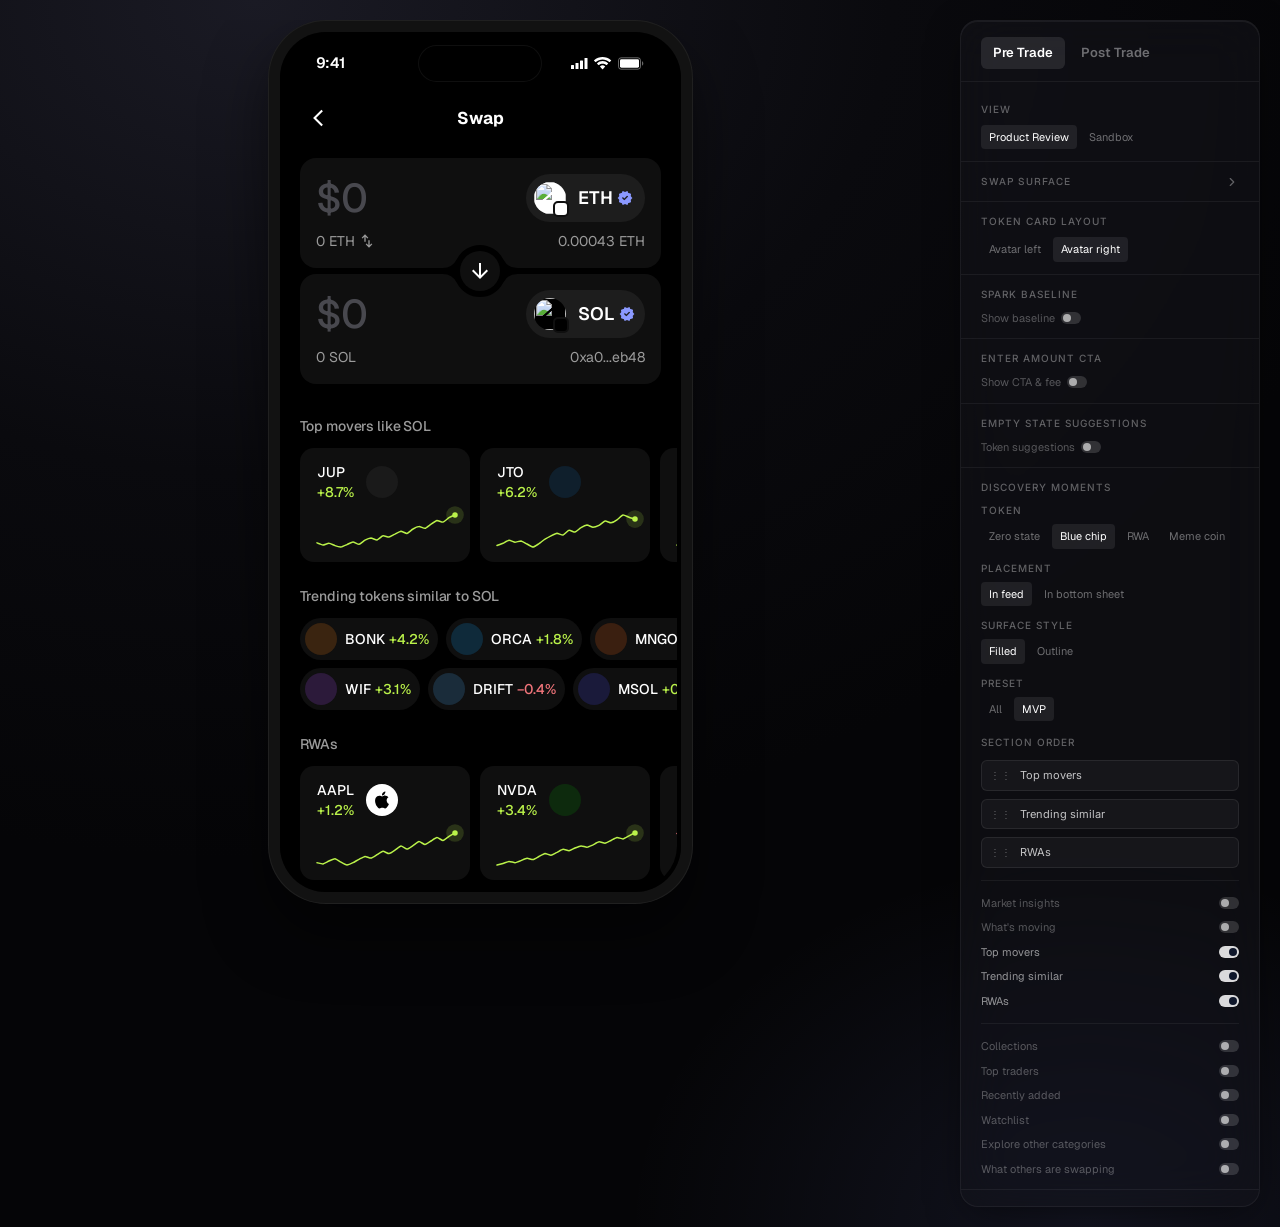
==== commit 0ca49b97: "Publish Pre Trade polish: chevron back, Apple avatar, and stable live percents. Co-authored-by: Curs" ====
--- a/simulator/index.html
+++ b/simulator/index.html
@@ -12,10 +12,73 @@
       .material-symbols-rounded {
         font-variation-settings: 'FILL' 1, 'wght' 500, 'GRAD' 0, 'opsz' 20;
       }
+      html.embed,
+      html.embed body {
+        margin: 0;
+        overflow: hidden;
+        background: #000;
+        width: 393px;
+        height: 852px;
+      }
+      html.embed #root,
+      html.embed .min-h-screen {
+        width: 393px !important;
+        height: 852px !important;
+        min-height: 852px !important;
+        padding: 0 !important;
+        gap: 0 !important;
+        display: block !important;
+        background: #000 !important;
+        overflow: hidden;
+      }
+      html.embed .min-h-screen > aside,
+      html.embed .min-h-screen > [aria-hidden="true"] {
+        display: none !important;
+      }
+      html.embed .min-h-screen > .flex-1 {
+        width: 393px !important;
+        height: 852px !important;
+        overflow: hidden !important;
+        justify-content: flex-start !important;
+        align-items: flex-start !important;
+        flex: none !important;
+      }
+      html.embed .phone-frame {
+        width: 393px !important;
+        height: 852px !important;
+        padding: 0 !important;
+        border-radius: 0 !important;
+        box-shadow: none !important;
+        background: #000 !important;
+      }
+      html.embed .phone-frame > div {
+        width: 393px !important;
+        height: 852px !important;
+        padding: 0 !important;
+        border-radius: 0 !important;
+        box-shadow: none !important;
+      }
+      html.embed #phone-viewport {
+        width: 393px !important;
+        height: 852px !important;
+        border-radius: 0 !important;
+      }
+      html.embed #phone-viewport > [aria-hidden="true"] {
+        display: none !important;
+      }
     </style>
+    <script>
+      (function () {
+        var q = new URLSearchParams(location.search);
+        if (q.get("embed") === "1" || window.self !== window.top) {
+          document.documentElement.classList.add("embed");
+        }
+      })();
+    </script>
     <script type="module" crossorigin src="/simulator/assets/index-CuhEi_Dm.js"></script>
     <link rel="stylesheet" crossorigin href="/simulator/assets/index-RO7mq9YT.css">
   </head>
   <body>
-    <div id="root"></div></body>
+    <div id="root"></div>
+  </body>
 </html>
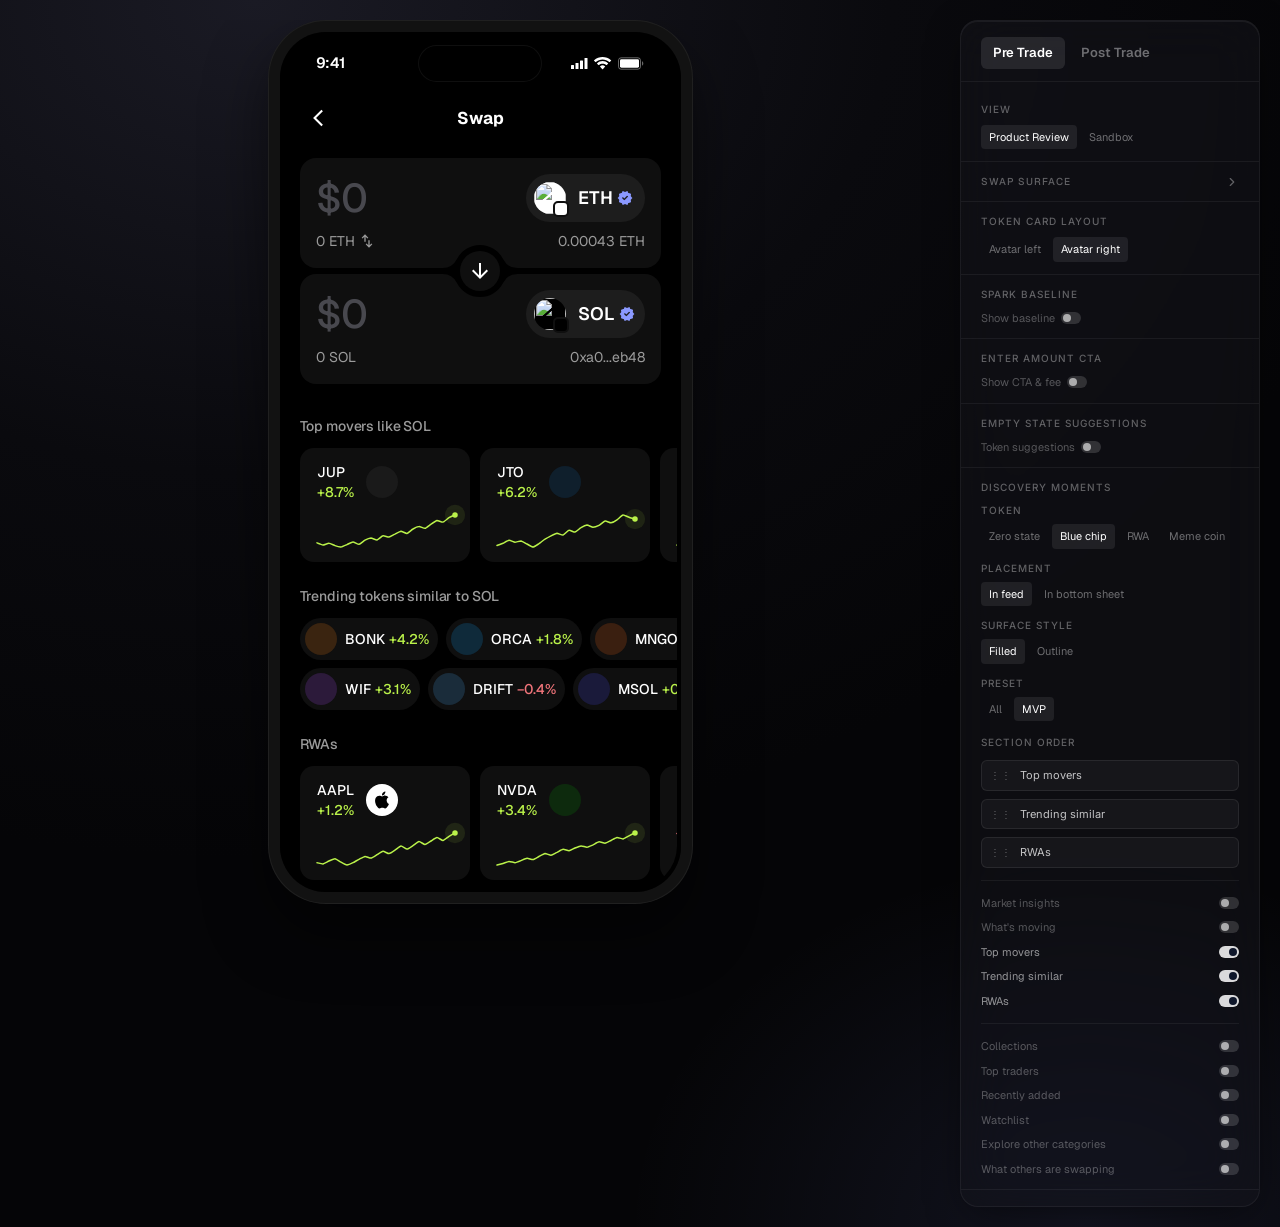
==== commit 013eb737: "Publish swap-circle press: hold scale, release spin, no white flash. Co-authored-by: Cursor <cursora" ====
--- a/simulator/index.html
+++ b/simulator/index.html
@@ -75,7 +75,7 @@
         }
       })();
     </script>
-    <script type="module" crossorigin src="/simulator/assets/index-CuhEi_Dm.js"></script>
+    <script type="module" crossorigin src="/simulator/assets/index-CuhEi_Dm.js?v=swap-spin-cw"></script>
     <link rel="stylesheet" crossorigin href="/simulator/assets/index-RO7mq9YT.css">
   </head>
   <body>
